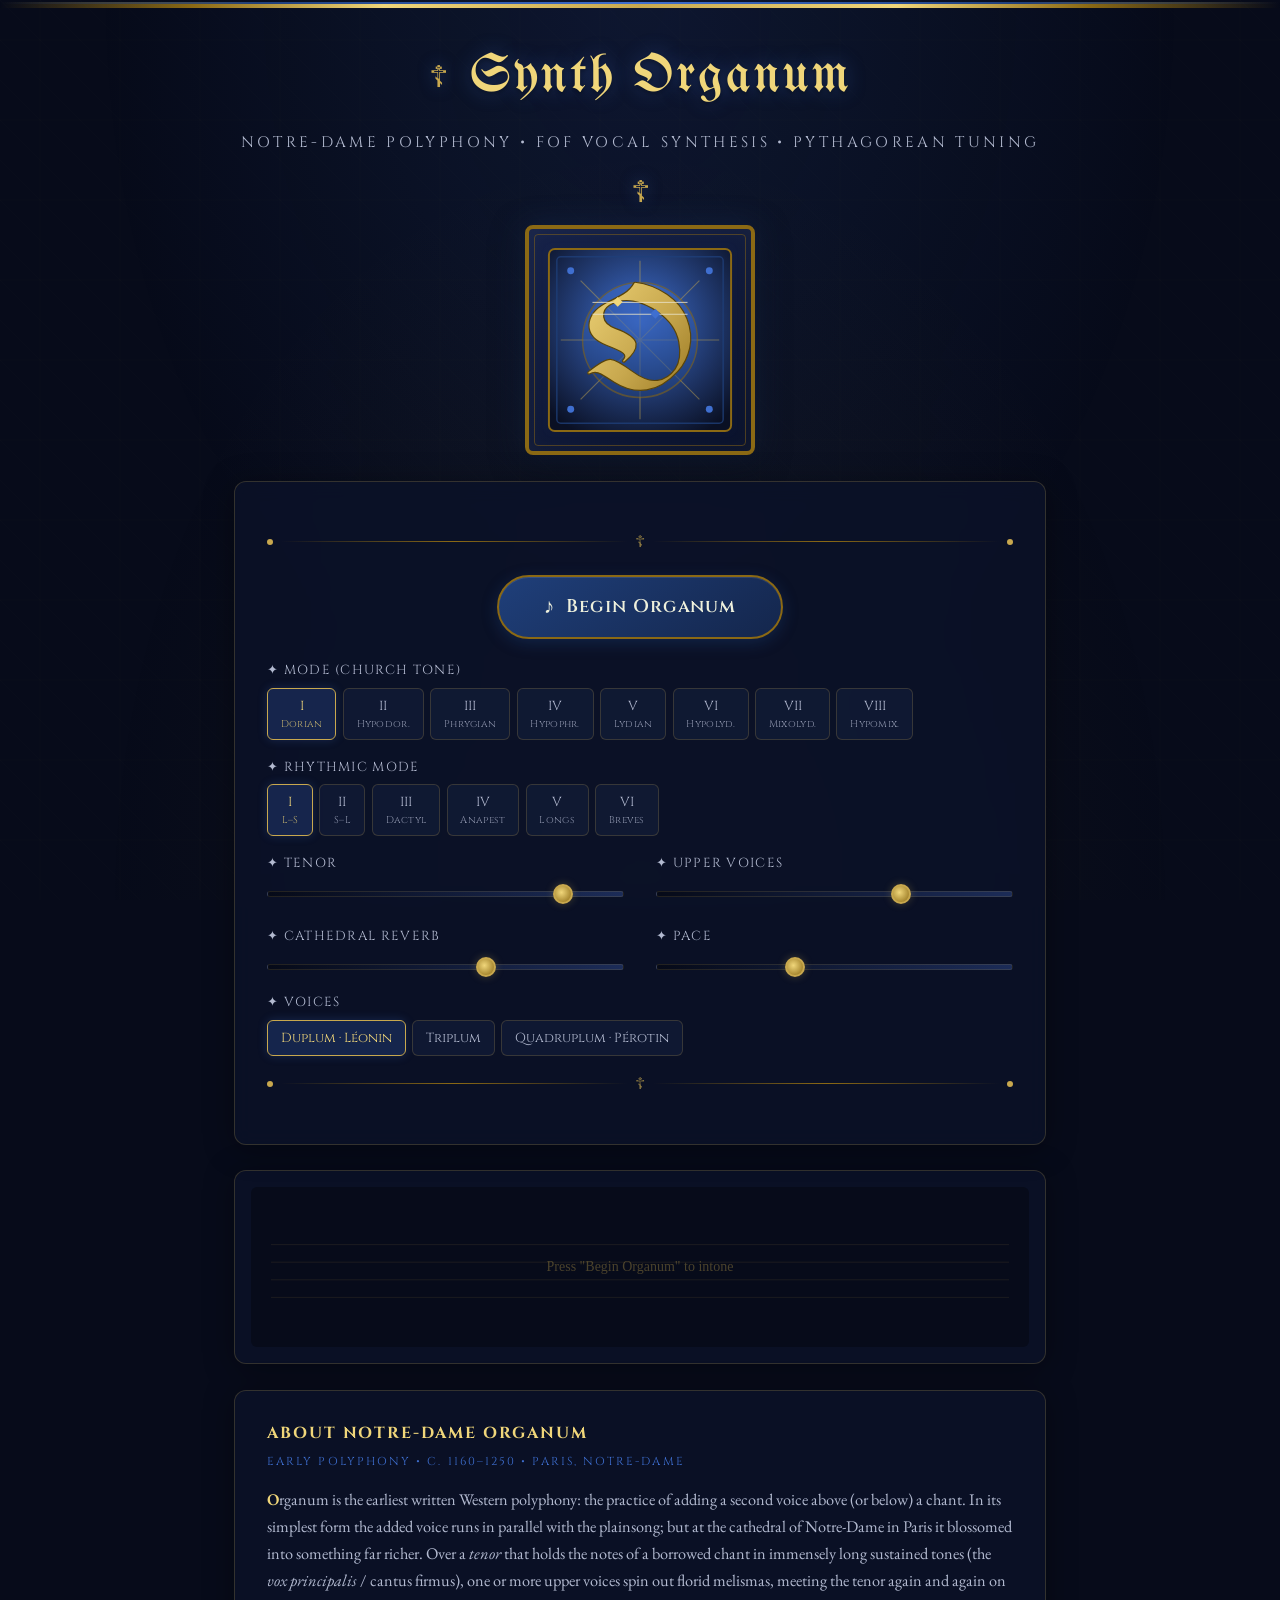
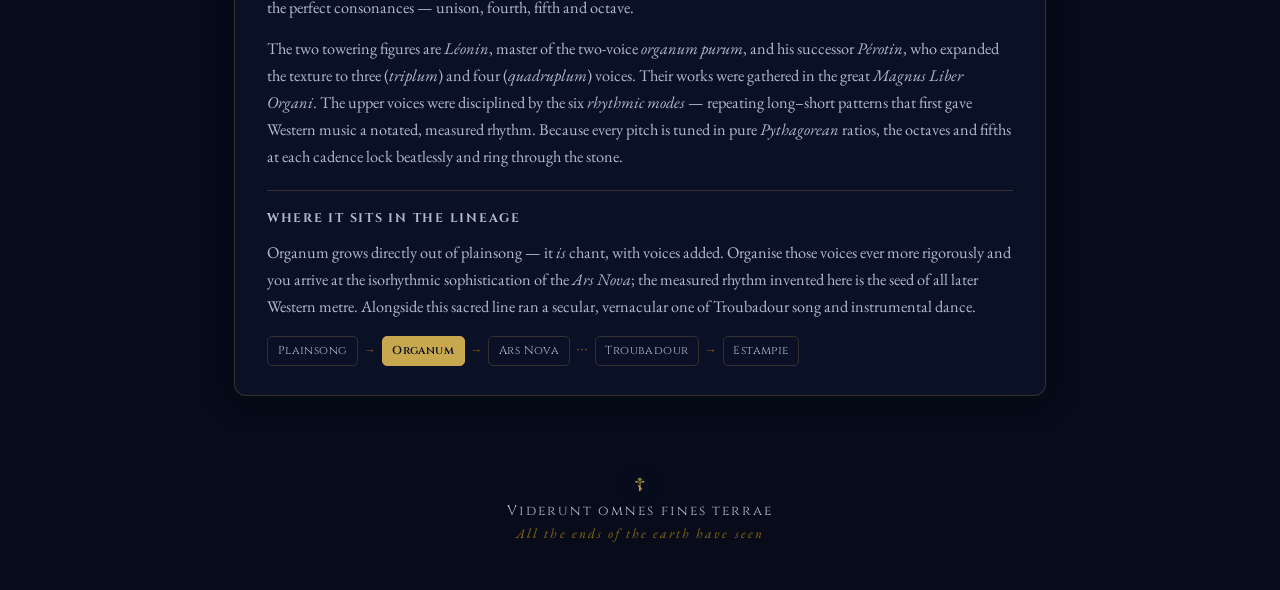
==== desktop.html @ dac0455d "Rebuild Organum voice with FOF (formant-wave-function) synthesis Replace the source-filter/additive " ====
<!DOCTYPE html>
<html lang="en">
<head>
    <meta charset="UTF-8">
    <meta name="viewport" content="width=device-width, initial-scale=1.0">
    <title>Synth Organum — Notre-Dame Polyphony Synthesizer</title>
    <link rel="preconnect" href="https://fonts.googleapis.com">
    <link rel="preconnect" href="https://fonts.gstatic.com" crossorigin>
    <link href="https://fonts.googleapis.com/css2?family=UnifrakturMaguntia&family=Cinzel:wght@400;600;700&family=EB+Garamond:ital,wght@0,400;0,600;1,400&display=swap" rel="stylesheet">
    <link rel="stylesheet" href="style.css">
</head>
<body>
    <div class="icon-border-top"></div>
    <div class="incense-container" id="incenseContainer"></div>

    <header>
        <div class="cross-ornament">&#x2626;</div>
        <h1>Synth Organum</h1>
        <p class="subtitle">Notre-Dame Polyphony &#8226; FOF Vocal Synthesis &#8226; Pythagorean Tuning</p>
        <div class="cross-ornament">&#x2626;</div>
    </header>

    <main>
        <!-- Illuminated initial -->
        <div class="icon-frame" id="mainIcon">
            <svg viewBox="0 0 200 200" xmlns="http://www.w3.org/2000/svg" role="img" aria-label="Illuminated initial O">
                <defs>
                    <linearGradient id="gold" x1="0" y1="0" x2="1" y2="1">
                        <stop offset="0" stop-color="#f0d67a"/><stop offset="0.5" stop-color="#c8a84e"/><stop offset="1" stop-color="#8b6914"/>
                    </linearGradient>
                    <radialGradient id="halo" cx="0.5" cy="0.4" r="0.7">
                        <stop offset="0" stop-color="#3f6fd0"/><stop offset="1" stop-color="#0a1024"/>
                    </radialGradient>
                    <linearGradient id="lapis" x1="0" y1="0" x2="0" y2="1">
                        <stop offset="0" stop-color="#3f6fd0"/><stop offset="1" stop-color="#1f3f7a"/>
                    </linearGradient>
                </defs>
                <rect x="8" y="8" width="184" height="184" rx="6" fill="url(#halo)" stroke="#8b6914" stroke-width="2"/>
                <rect x="16" y="16" width="168" height="168" rx="4" fill="none" stroke="#1f3f7a" stroke-width="1.5" opacity="0.8"/>
                <!-- stained-glass leading / rose-window spokes -->
                <g stroke="#c8a84e" stroke-width="1.2" opacity="0.45" fill="none">
                    <path d="M100 20 V180 M20 100 H180 M40 40 L160 160 M160 40 L40 160"/>
                </g>
                <circle cx="30" cy="30" r="3.5" fill="#3f6fd0"/><circle cx="170" cy="30" r="3.5" fill="#3f6fd0"/>
                <circle cx="30" cy="170" r="3.5" fill="#3f6fd0"/><circle cx="170" cy="170" r="3.5" fill="#3f6fd0"/>
                <!-- initial O, ringed like a rose window -->
                <circle cx="100" cy="100" r="58" fill="url(#lapis)" opacity="0.55" stroke="#8b6914" stroke-width="1.5"/>
                <text x="100" y="150" text-anchor="middle" font-family="UnifrakturMaguntia, serif" font-size="150" fill="url(#gold)" stroke="#5a4408" stroke-width="1.2">O</text>
                <!-- two-voice organum: two neume points a fifth apart -->
                <g opacity="0.85" stroke="#e8e2c8" stroke-width="1">
                    <line x1="52" y1="62" x2="148" y2="62"/><line x1="52" y1="74" x2="148" y2="74"/>
                </g>
                <rect x="74" y="58" width="7" height="7" fill="#f0d67a" transform="rotate(45 77.5 61.5)"/>
                <rect x="112" y="70" width="7" height="7" fill="#3f6fd0" transform="rotate(45 115.5 73.5)"/>
            </svg>
        </div>

        <div class="controls-panel">
            <div class="ornament-line"><span class="ornament-dot"></span><span class="ornament-rule"></span><span class="ornament-cross">&#x2626;</span><span class="ornament-rule"></span><span class="ornament-dot"></span></div>

            <div class="transport">
                <button class="btn-chant" id="btnChant" onclick="toggleChant()">
                    <span class="btn-icon">&#x266A;</span>
                    <span class="btn-text">Begin Organum</span>
                </button>
            </div>

            <!-- Church tones -->
            <div class="control-group">
                <label class="control-label">&#x2726; Mode (Church Tone)</label>
                <div class="mode-selector">
                    <button class="mode-btn active" data-mode="1" onclick="setMode(1)">I<small>Dorian</small></button>
                    <button class="mode-btn" data-mode="2" onclick="setMode(2)">II<small>Hypodor.</small></button>
                    <button class="mode-btn" data-mode="3" onclick="setMode(3)">III<small>Phrygian</small></button>
                    <button class="mode-btn" data-mode="4" onclick="setMode(4)">IV<small>Hypophr.</small></button>
                    <button class="mode-btn" data-mode="5" onclick="setMode(5)">V<small>Lydian</small></button>
                    <button class="mode-btn" data-mode="6" onclick="setMode(6)">VI<small>Hypolyd.</small></button>
                    <button class="mode-btn" data-mode="7" onclick="setMode(7)">VII<small>Mixolyd.</small></button>
                    <button class="mode-btn" data-mode="8" onclick="setMode(8)">VIII<small>Hypomix.</small></button>
                </div>
            </div>

            <!-- Rhythmic modes (the upper voices follow these long–short patterns) -->
            <div class="control-group">
                <label class="control-label">&#x2726; Rhythmic Mode</label>
                <div class="mode-selector">
                    <button class="rhythm-btn active" data-rhythm="1" onclick="setRhythm(1)">I<small>L&ndash;S</small></button>
                    <button class="rhythm-btn" data-rhythm="2" onclick="setRhythm(2)">II<small>S&ndash;L</small></button>
                    <button class="rhythm-btn" data-rhythm="3" onclick="setRhythm(3)">III<small>Dactyl</small></button>
                    <button class="rhythm-btn" data-rhythm="4" onclick="setRhythm(4)">IV<small>Anapest</small></button>
                    <button class="rhythm-btn" data-rhythm="5" onclick="setRhythm(5)">V<small>Longs</small></button>
                    <button class="rhythm-btn" data-rhythm="6" onclick="setRhythm(6)">VI<small>Breves</small></button>
                </div>
            </div>

            <div class="sliders-grid">
                <div class="control-group"><label class="control-label">&#x2726; Tenor</label><input type="range" class="slider" id="tenorVol" min="0" max="100" value="85" oninput="updateTenor()"></div>
                <div class="control-group"><label class="control-label">&#x2726; Upper Voices</label><input type="range" class="slider" id="upperVol" min="0" max="100" value="70" oninput="updateUpper()"></div>
                <div class="control-group"><label class="control-label">&#x2726; Cathedral Reverb</label><input type="range" class="slider" id="reverbMix" min="0" max="100" value="62" oninput="updateReverb()"></div>
                <div class="control-group"><label class="control-label">&#x2726; Pace</label><input type="range" class="slider" id="tempoSlider" min="30" max="72" value="46" oninput="updateTempo()"></div>
            </div>

            <div class="control-group">
                <label class="control-label">&#x2726; Voices</label>
                <div class="mode-selector">
                    <button class="choir-btn active" data-voices="2" onclick="setVoices(2)">Duplum &#183; L&eacute;onin</button>
                    <button class="choir-btn" data-voices="3" onclick="setVoices(3)">Triplum</button>
                    <button class="choir-btn" data-voices="4" onclick="setVoices(4)">Quadruplum &#183; P&eacute;rotin</button>
                </div>
            </div>

            <div class="ornament-line"><span class="ornament-dot"></span><span class="ornament-rule"></span><span class="ornament-cross">&#x2626;</span><span class="ornament-rule"></span><span class="ornament-dot"></span></div>
        </div>

        <div class="visualization-frame">
            <canvas id="vizCanvas" width="800" height="200"></canvas>
        </div>

        <!-- About this style -->
        <div class="about-panel">
            <h2>About Notre-Dame Organum</h2>
            <div class="era">Early polyphony &#8226; c. 1160&ndash;1250 &#8226; Paris, Notre-Dame</div>
            <p><span class="drop">O</span>rganum is the earliest written Western polyphony: the practice of adding a second voice above (or below) a chant. In its simplest form the added voice runs in parallel with the plainsong; but at the cathedral of Notre-Dame in Paris it blossomed into something far richer. Over a <em>tenor</em> that holds the notes of a borrowed chant in immensely long sustained tones (the <em>vox principalis</em> / cantus firmus), one or more upper voices spin out florid melismas, meeting the tenor again and again on the perfect consonances &mdash; unison, fourth, fifth and octave.</p>
            <p>The two towering figures are <em>L&eacute;onin</em>, master of the two-voice <em>organum purum</em>, and his successor <em>P&eacute;rotin</em>, who expanded the texture to three (<em>triplum</em>) and four (<em>quadruplum</em>) voices. Their works were gathered in the great <em>Magnus Liber Organi</em>. The upper voices were disciplined by the six <em>rhythmic modes</em> &mdash; repeating long&ndash;short patterns that first gave Western music a notated, measured rhythm. Because every pitch is tuned in pure <em>Pythagorean</em> ratios, the octaves and fifths at each cadence lock beatlessly and ring through the stone.</p>
            <div class="lineage">
                <h3>Where it sits in the lineage</h3>
                <p>Organum grows directly out of plainsong &mdash; it <em>is</em> chant, with voices added. Organise those voices ever more rigorously and you arrive at the isorhythmic sophistication of the <em>Ars&nbsp;Nova</em>; the measured rhythm invented here is the seed of all later Western metre. Alongside this sacred line ran a secular, vernacular one of Troubadour song and instrumental dance.</p>
                <div class="lineage-chain">
                    <a href="https://brendanjameslynskey.github.io/Synth_Gregorian/">Plainsong</a>
                    <span class="arrow">&rarr;</span>
                    <span class="node current">Organum</span>
                    <span class="arrow">&rarr;</span>
                    <a href="https://brendanjameslynskey.github.io/Synth_ArsNova/">Ars Nova</a>
                    <span class="arrow">&#8231;&#8231;&#8231;</span>
                    <a href="https://brendanjameslynskey.github.io/Synth_Troubadour/">Troubadour</a>
                    <span class="arrow">&rarr;</span>
                    <a href="https://brendanjameslynskey.github.io/Synth_Estampie/">Estampie</a>
                </div>
            </div>
        </div>
    </main>

    <footer>
        <div class="cross-ornament small">&#x2626;</div>
        <p>Viderunt omnes fines terrae</p>
        <p class="latin">All the ends of the earth have seen</p>
    </footer>

    <script src="organum-engine.js"></script>
    <script src="app.js"></script>
</body>
</html>
---- style.css ----
/* === Synth Organum — Styles (Gothic stained glass: lapis blue, gold leading) === */

:root {
    --gold: #c8a84e;
    --gold-bright: #f0d67a;
    --gold-dark: #8b6914;
    --accent: #1f3f7a;          /* lapis blue */
    --accent-light: #3f6fd0;    /* lit lapis */
    --ink: #0a1024;
    --ink-deep: #060a18;
    --panel-line: rgba(200, 168, 78, 0.22);
    --parchment: #eef0dc;
    --text-main: #e6e2c8;
    --text-dim: #b3bad0;
    --bg-dark: #070b1a;
    --bg-panel: rgba(11, 18, 40, 0.85);
}

* { margin: 0; padding: 0; box-sizing: border-box; }

body {
    font-family: 'EB Garamond', 'Cormorant Garamond', Georgia, serif;
    background: var(--bg-dark);
    color: var(--text-main);
    min-height: 100vh;
    overflow-x: hidden;
    position: relative;
}

body::before {
    content: '';
    position: fixed;
    inset: 0;
    background:
        radial-gradient(ellipse at 50% 0%, rgba(63, 111, 208, 0.12) 0%, transparent 60%),
        radial-gradient(ellipse at 50% 100%, rgba(200, 168, 78, 0.06) 0%, transparent 60%);
    pointer-events: none;
    z-index: 0;
}

/* Faint leaded-glass lattice texture */
body::after {
    content: '';
    position: fixed;
    inset: 0;
    background-image:
        url("data:image/svg+xml,%3Csvg xmlns='http://www.w3.org/2000/svg' width='80' height='80' viewBox='0 0 80 80'%3E%3Cpath d='M0 40h80M40 0v80M0 0l40 40M40 40l40 40M40 0l40 40M0 40l40 40' stroke='%23c8a84e' stroke-width='0.3' opacity='0.05'/%3E%3C/svg%3E");
    pointer-events: none;
    z-index: 0;
}

.icon-border-top {
    height: 6px;
    background: linear-gradient(90deg, transparent 0%, var(--gold-dark) 15%, var(--gold-bright) 30%, var(--gold) 50%, var(--gold-bright) 70%, var(--gold-dark) 85%, transparent 100%);
    position: relative;
    z-index: 10;
}
.icon-border-top::after {
    content: '';
    display: block;
    height: 2px;
    margin-top: 2px;
    background: linear-gradient(90deg, transparent 0%, var(--accent) 20%, var(--accent-light) 50%, var(--accent) 80%, transparent 100%);
}

/* Floating motes of coloured light */
.incense-container { position: fixed; inset: 0; pointer-events: none; z-index: 1; overflow: hidden; }
.smoke-particle {
    position: absolute;
    width: 4px; height: 4px;
    background: radial-gradient(circle, rgba(120, 168, 240, 0.4), transparent);
    border-radius: 50%;
    animation: smokeRise linear forwards;
}
@keyframes smokeRise {
    0% { opacity: 0; transform: translateY(0) translateX(0) scale(1); }
    20% { opacity: 0.45; }
    100% { opacity: 0; transform: translateY(-440px) translateX(var(--drift)) scale(7); }
}

header {
    text-align: center;
    padding: 2.5rem 1rem 1.2rem;
    position: relative;
    z-index: 5;
    display: flex;
    align-items: center;
    justify-content: center;
    gap: 1.4rem;
    flex-wrap: wrap;
}
.cross-ornament { font-size: 1.9rem; color: var(--gold); text-shadow: 0 0 15px rgba(63, 111, 208, 0.5); line-height: 1; }
.cross-ornament.small { font-size: 1.1rem; }

h1 {
    font-family: 'UnifrakturMaguntia', 'Cinzel', serif;
    font-size: clamp(2rem, 5vw, 3.4rem);
    font-weight: 400;
    color: var(--gold-bright);
    text-shadow: 0 0 20px rgba(63, 111, 208, 0.4), 0 2px 4px rgba(0, 0, 0, 0.5);
    letter-spacing: 0.04em;
}
.subtitle {
    font-family: 'Cinzel', serif;
    font-size: 0.95rem;
    color: var(--text-dim);
    letter-spacing: 0.22em;
    text-transform: uppercase;
    margin-top: 0.3rem;
    flex-basis: 100%;
}

main { max-width: 860px; margin: 0 auto; padding: 0 1.5rem 3rem; position: relative; z-index: 5; }

/* Illuminated-initial frame (inline SVG lives inside) */
.icon-frame {
    width: 230px;
    margin: 0 auto 1.6rem;
    padding: 12px;
    background: linear-gradient(145deg, #16224a, #0a122c);
    border: 4px solid var(--gold-dark);
    border-radius: 8px;
    box-shadow: 0 0 30px rgba(63, 111, 208, 0.18), inset 0 0 20px rgba(200, 168, 78, 0.05), 0 8px 32px rgba(0, 0, 0, 0.5);
    position: relative;
    cursor: pointer;
    transition: box-shadow 0.5s ease, transform 0.3s ease;
    overflow: hidden;
}
.icon-frame:hover { box-shadow: 0 0 50px rgba(63, 111, 208, 0.3), inset 0 0 30px rgba(200, 168, 78, 0.08), 0 8px 32px rgba(0, 0, 0, 0.5); transform: scale(1.02); }
.icon-frame.active { box-shadow: 0 0 60px rgba(240, 214, 122, 0.35), inset 0 0 30px rgba(63, 111, 208, 0.12), 0 8px 32px rgba(0, 0, 0, 0.5); border-color: var(--gold-bright); }
.icon-frame::before { content: ''; position: absolute; inset: 5px; border: 1px solid var(--gold-dark); border-radius: 4px; opacity: 0.5; pointer-events: none; z-index: 2; }
.icon-frame svg { width: 100%; height: auto; display: block; position: relative; z-index: 1; }

.controls-panel {
    background: var(--bg-panel);
    border: 1px solid var(--panel-line);
    border-radius: 12px;
    padding: 2rem;
    margin-bottom: 1.6rem;
    backdrop-filter: blur(10px);
    box-shadow: 0 4px 30px rgba(0, 0, 0, 0.35);
}

.ornament-line { display: flex; align-items: center; gap: 0.5rem; margin: 1.1rem 0; }
.ornament-dot { width: 6px; height: 6px; background: var(--gold); border-radius: 50%; flex-shrink: 0; }
.ornament-rule { flex: 1; height: 1px; background: linear-gradient(90deg, transparent, var(--gold-dark), transparent); }
.ornament-cross { color: var(--gold); font-size: 1rem; flex-shrink: 0; opacity: 0.7; }

.transport { display: flex; justify-content: center; margin: 1.4rem 0; }
.btn-chant {
    font-family: 'Cinzel', serif;
    font-size: 1.15rem;
    font-weight: 600;
    color: var(--parchment);
    background: linear-gradient(145deg, var(--accent), #14264c);
    border: 2px solid var(--gold-dark);
    border-radius: 50px;
    padding: 1rem 2.8rem;
    cursor: pointer;
    transition: all 0.3s ease;
    display: flex;
    align-items: center;
    gap: 0.7rem;
    box-shadow: 0 4px 15px rgba(31, 63, 122, 0.4), inset 0 1px 0 rgba(255, 255, 255, 0.1);
    letter-spacing: 0.05em;
}
.btn-chant:hover { background: linear-gradient(145deg, var(--accent-light), var(--accent)); border-color: var(--gold); box-shadow: 0 4px 20px rgba(31, 63, 122, 0.6), 0 0 20px rgba(200, 168, 78, 0.2); transform: translateY(-1px); }
.btn-chant:active { transform: translateY(1px); }
.btn-chant.playing { background: linear-gradient(145deg, #2c4c8a, #1a3060); border-color: var(--gold-bright); animation: glowPulse 3s ease-in-out infinite; }
@keyframes glowPulse {
    0%, 100% { box-shadow: 0 4px 20px rgba(44, 76, 138, 0.4), 0 0 20px rgba(240, 214, 122, 0.1); }
    50% { box-shadow: 0 4px 25px rgba(44, 76, 138, 0.6), 0 0 35px rgba(240, 214, 122, 0.25); }
}
.btn-icon { font-size: 1.3rem; }

.control-label { display: block; font-family: 'Cinzel', serif; font-size: 0.82rem; color: var(--text-dim); letter-spacing: 0.1em; margin-bottom: 0.55rem; text-transform: uppercase; }
.control-group { margin-bottom: 1.1rem; }

.mode-selector { display: flex; gap: 0.4rem; flex-wrap: wrap; }
.mode-btn, .choir-btn, .rhythm-btn {
    font-family: 'Cinzel', serif;
    font-size: 0.82rem;
    color: var(--text-dim);
    background: rgba(20, 30, 60, 0.6);
    border: 1px solid var(--panel-line);
    border-radius: 6px;
    padding: 0.5rem 0.8rem;
    cursor: pointer;
    transition: all 0.2s ease;
    min-width: 46px;
    text-align: center;
}
.mode-btn:hover, .choir-btn:hover, .rhythm-btn:hover { background: rgba(63, 111, 208, 0.14); border-color: var(--gold-dark); }
.mode-btn.active, .choir-btn.active, .rhythm-btn.active { color: var(--gold-bright); background: rgba(63, 111, 208, 0.22); border-color: var(--gold); box-shadow: 0 0 10px rgba(63, 111, 208, 0.25); }
.mode-btn small, .rhythm-btn small { display: block; font-size: 0.62rem; letter-spacing: 0.03em; opacity: 0.75; margin-top: 2px; }

.sliders-grid { display: grid; grid-template-columns: 1fr 1fr; gap: 0.5rem 2rem; }
@media (max-width: 600px) { .sliders-grid { grid-template-columns: 1fr; } }

.slider {
    -webkit-appearance: none; appearance: none;
    width: 100%; height: 6px;
    background: linear-gradient(90deg, var(--ink-deep), #1c2c58);
    border-radius: 3px; outline: none;
    border: 1px solid rgba(200, 168, 78, 0.15);
}
.slider::-webkit-slider-thumb { -webkit-appearance: none; appearance: none; width: 20px; height: 20px; background: radial-gradient(circle at 40% 40%, var(--gold-bright), var(--gold-dark)); border-radius: 50%; cursor: pointer; border: 2px solid var(--gold); box-shadow: 0 0 8px rgba(200, 168, 78, 0.3); }
.slider::-webkit-slider-thumb:hover { box-shadow: 0 0 15px rgba(200, 168, 78, 0.5); }
.slider::-moz-range-thumb { width: 20px; height: 20px; background: radial-gradient(circle at 40% 40%, var(--gold-bright), var(--gold-dark)); border-radius: 50%; cursor: pointer; border: 2px solid var(--gold); box-shadow: 0 0 8px rgba(200, 168, 78, 0.3); }

.visualization-frame { background: var(--bg-panel); border: 1px solid var(--panel-line); border-radius: 12px; padding: 1rem; overflow: hidden; box-shadow: 0 4px 30px rgba(0, 0, 0, 0.35); margin-bottom: 1.6rem; }
#vizCanvas { width: 100%; height: 160px; display: block; border-radius: 6px; }

/* About-this-style panel */
.about-panel {
    background: var(--bg-panel);
    border: 1px solid var(--panel-line);
    border-radius: 12px;
    padding: 1.8rem 2rem;
    box-shadow: 0 4px 30px rgba(0, 0, 0, 0.35);
    line-height: 1.65;
}
.about-panel h2 { font-family: 'Cinzel', serif; font-size: 1rem; letter-spacing: 0.12em; text-transform: uppercase; color: var(--gold-bright); margin-bottom: 0.4rem; }
.about-panel .era { font-family: 'Cinzel', serif; font-size: 0.72rem; letter-spacing: 0.18em; text-transform: uppercase; color: var(--accent-light); margin-bottom: 1rem; }
.about-panel p { color: var(--text-dim); font-size: 1.02rem; margin-bottom: 0.9rem; }
.about-panel p:last-child { margin-bottom: 0; }
.about-panel .drop { color: var(--gold-bright); font-weight: 600; }
.lineage { margin-top: 1.2rem; padding-top: 1.1rem; border-top: 1px solid var(--panel-line); }
.lineage h3 { font-family: 'Cinzel', serif; font-size: 0.78rem; letter-spacing: 0.14em; text-transform: uppercase; color: var(--text-dim); margin-bottom: 0.7rem; }
.lineage-chain { display: flex; flex-wrap: wrap; gap: 0.35rem; align-items: center; font-family: 'Cinzel', serif; font-size: 0.72rem; letter-spacing: 0.04em; }
.lineage-chain a, .lineage-chain span.node { color: var(--text-dim); text-decoration: none; padding: 0.3rem 0.6rem; border: 1px solid var(--panel-line); border-radius: 5px; transition: all 0.2s ease; white-space: nowrap; }
.lineage-chain a:hover { color: var(--gold-bright); border-color: var(--gold); }
.lineage-chain span.node.current { color: var(--ink); background: var(--gold); border-color: var(--gold); font-weight: 600; }
.lineage-chain .arrow { color: var(--gold-dark); }

footer { text-align: center; padding: 2rem 1rem 3rem; position: relative; z-index: 5; }
footer p { font-family: 'Cinzel', serif; font-size: 0.85rem; color: var(--text-dim); letter-spacing: 0.15em; margin-top: 0.5rem; }
footer .latin { font-family: 'EB Garamond', serif; font-style: italic; font-size: 0.85rem; color: var(--gold-dark); margin-top: 0.3rem; }

::-webkit-scrollbar { width: 8px; }
::-webkit-scrollbar-track { background: var(--bg-dark); }
::-webkit-scrollbar-thumb { background: var(--gold-dark); border-radius: 4px; }
::-webkit-scrollbar-thumb:hover { background: var(--gold); }
::selection { background: rgba(63, 111, 208, 0.35); color: var(--parchment); }
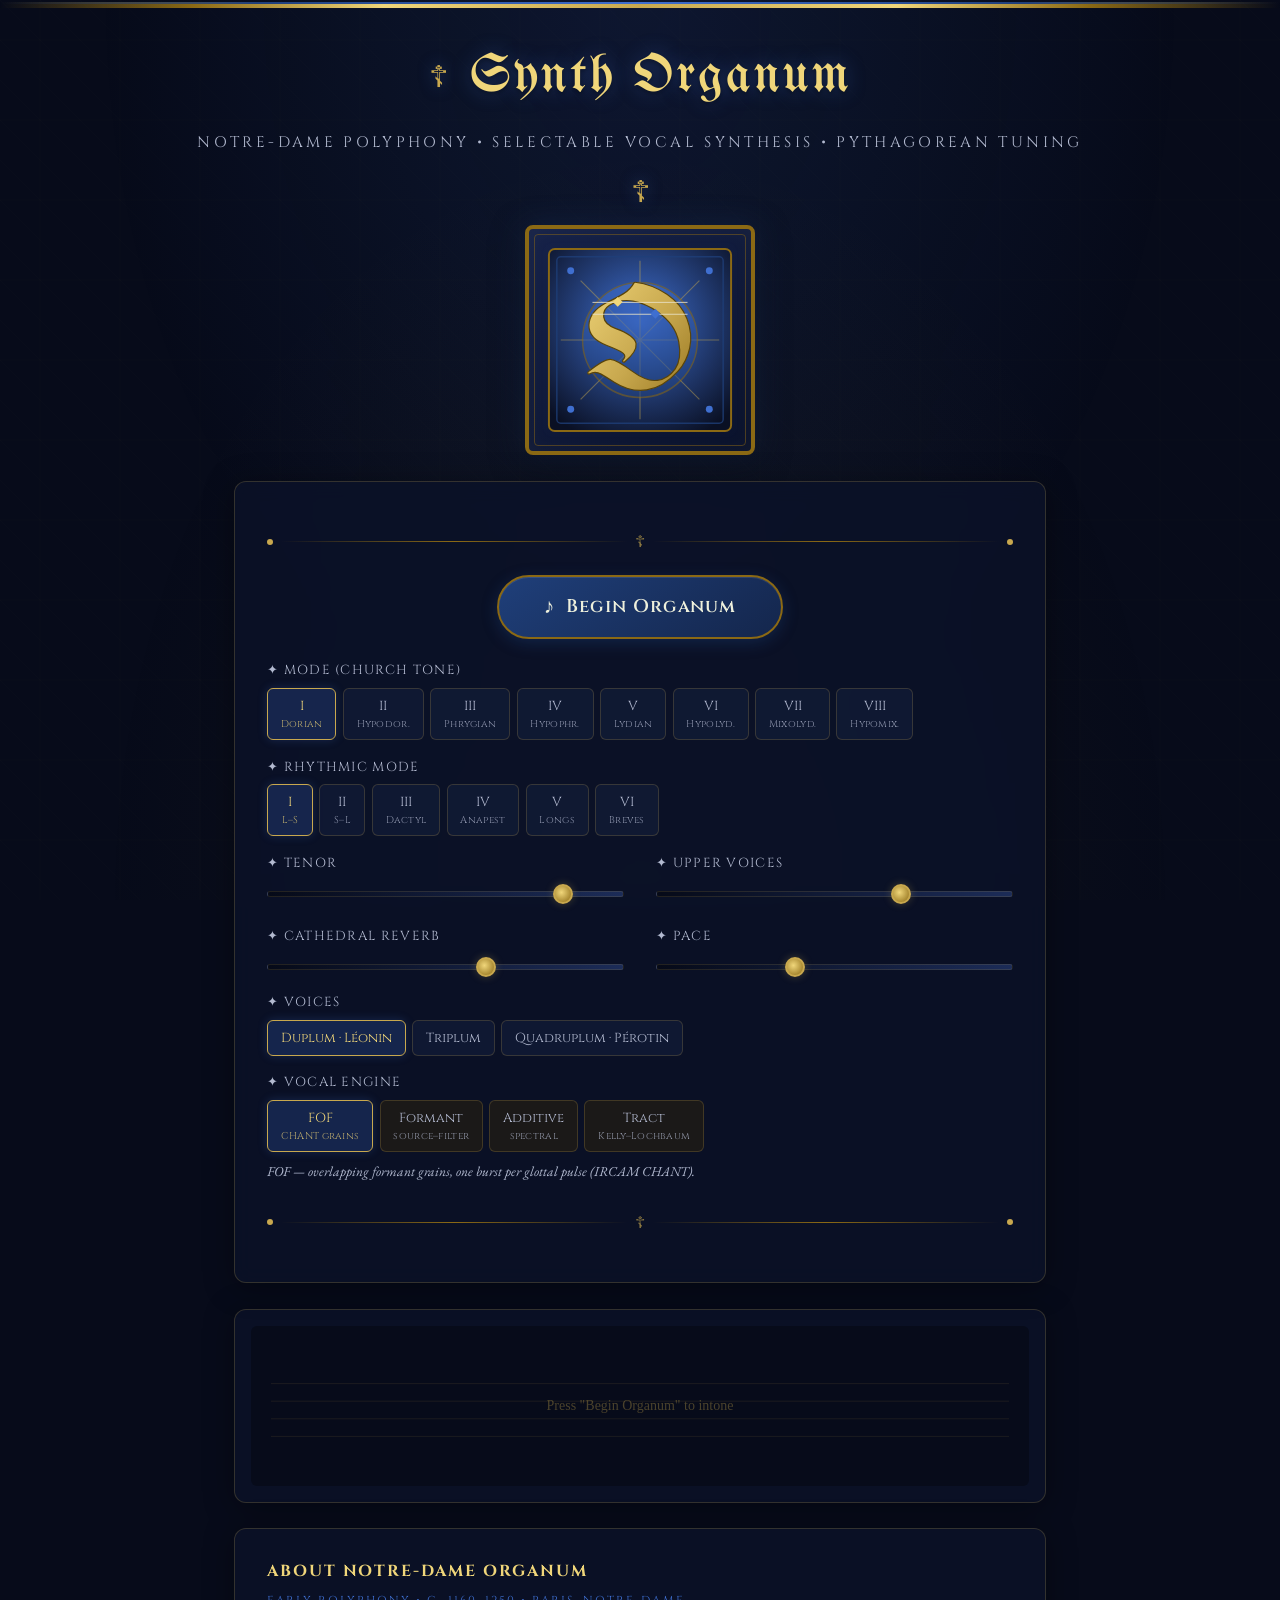
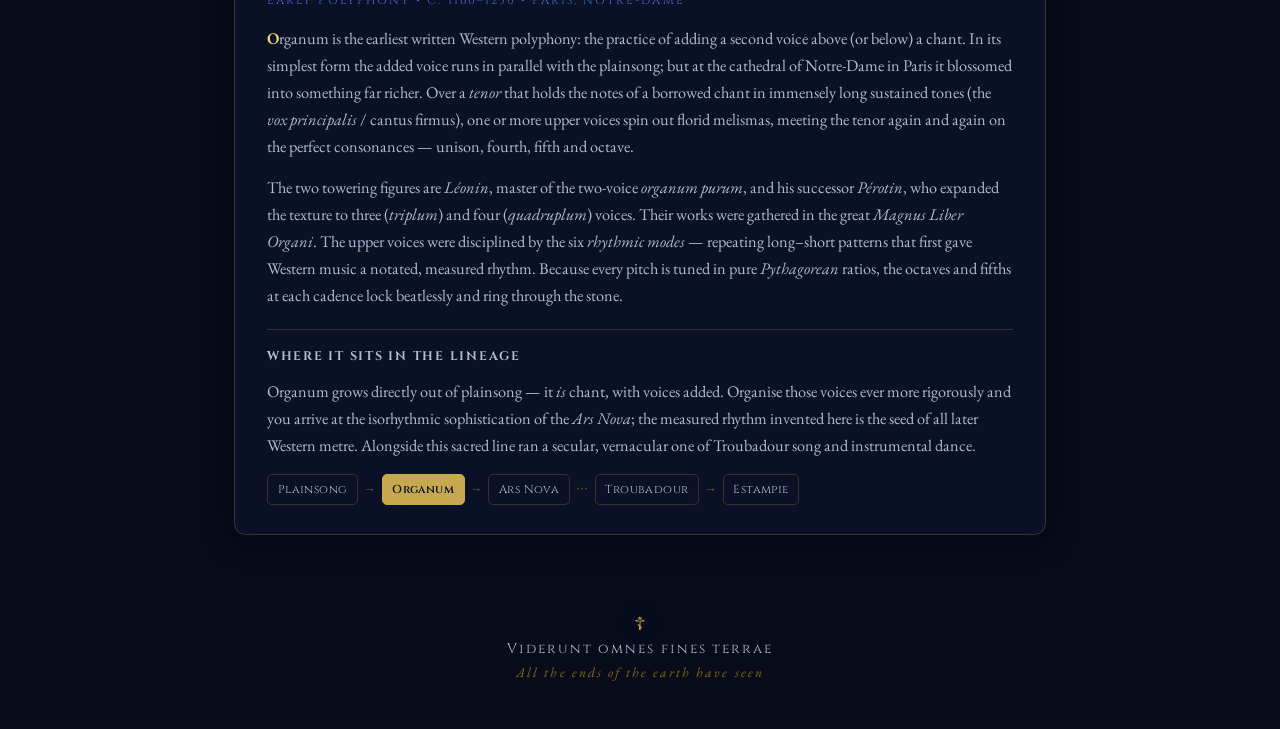
==== commit 3b9f26e8: "Add selectable vocal-synthesis engines via vocal-voices.js library New vocal-voices.js provides four" ====
--- a/desktop.html
+++ b/desktop.html
@@ -16,7 +16,7 @@
     <header>
         <div class="cross-ornament">&#x2626;</div>
         <h1>Synth Organum</h1>
-        <p class="subtitle">Notre-Dame Polyphony &#8226; FOF Vocal Synthesis &#8226; Pythagorean Tuning</p>
+        <p class="subtitle">Notre-Dame Polyphony &#8226; Selectable Vocal Synthesis &#8226; Pythagorean Tuning</p>
         <div class="cross-ornament">&#x2626;</div>
     </header>
 
@@ -109,6 +109,18 @@
                 </div>
             </div>
 
+            <!-- Vocal synthesis technique — switch the way the voice is made, live -->
+            <div class="control-group">
+                <label class="control-label">&#x2726; Vocal Engine</label>
+                <div class="mode-selector">
+                    <button class="engine-btn active" data-engine="fof" onclick="setEngine('fof')">FOF<small>CHANT grains</small></button>
+                    <button class="engine-btn" data-engine="formant" onclick="setEngine('formant')">Formant<small>source&ndash;filter</small></button>
+                    <button class="engine-btn" data-engine="additive" onclick="setEngine('additive')">Additive<small>spectral</small></button>
+                    <button class="engine-btn" data-engine="tract" onclick="setEngine('tract')">Tract<small>Kelly&ndash;Lochbaum</small></button>
+                </div>
+                <p class="engine-blurb" id="engineBlurb">FOF — overlapping formant grains, one burst per glottal pulse (IRCAM CHANT).</p>
+            </div>
+
             <div class="ornament-line"><span class="ornament-dot"></span><span class="ornament-rule"></span><span class="ornament-cross">&#x2626;</span><span class="ornament-rule"></span><span class="ornament-dot"></span></div>
         </div>
 
@@ -146,6 +158,7 @@
         <p class="latin">All the ends of the earth have seen</p>
     </footer>
 
+    <script src="vocal-voices.js"></script>
     <script src="organum-engine.js"></script>
     <script src="app.js"></script>
 </body>
--- a/style.css
+++ b/style.css
@@ -192,7 +192,16 @@
 }
 .mode-btn:hover, .choir-btn:hover, .rhythm-btn:hover { background: rgba(63, 111, 208, 0.14); border-color: var(--gold-dark); }
 .mode-btn.active, .choir-btn.active, .rhythm-btn.active { color: var(--gold-bright); background: rgba(63, 111, 208, 0.22); border-color: var(--gold); box-shadow: 0 0 10px rgba(63, 111, 208, 0.25); }
-.mode-btn small, .rhythm-btn small { display: block; font-size: 0.62rem; letter-spacing: 0.03em; opacity: 0.75; margin-top: 2px; }
+.mode-btn small, .rhythm-btn small, .engine-btn small { display: block; font-size: 0.62rem; letter-spacing: 0.03em; opacity: 0.75; margin-top: 2px; }
+.engine-btn {
+    font-family: 'Cinzel', serif; font-size: 0.82rem; color: var(--text-dim);
+    background: rgba(40, 32, 18, 0.6); border: 1px solid var(--panel-line);
+    border-radius: 6px; padding: 0.5rem 0.8rem; cursor: pointer; transition: all 0.2s ease;
+    min-width: 70px; text-align: center;
+}
+.engine-btn:hover { background: rgba(63, 111, 208, 0.14); border-color: var(--gold-dark); }
+.engine-btn.active { color: var(--gold-bright); background: rgba(63, 111, 208, 0.22); border-color: var(--gold); box-shadow: 0 0 10px rgba(63, 111, 208, 0.25); }
+.engine-blurb { margin-top: 0.6rem; font-size: 0.85rem; color: var(--text-dim); font-style: italic; line-height: 1.5; min-height: 2.4em; }
 
 .sliders-grid { display: grid; grid-template-columns: 1fr 1fr; gap: 0.5rem 2rem; }
 @media (max-width: 600px) { .sliders-grid { grid-template-columns: 1fr; } }
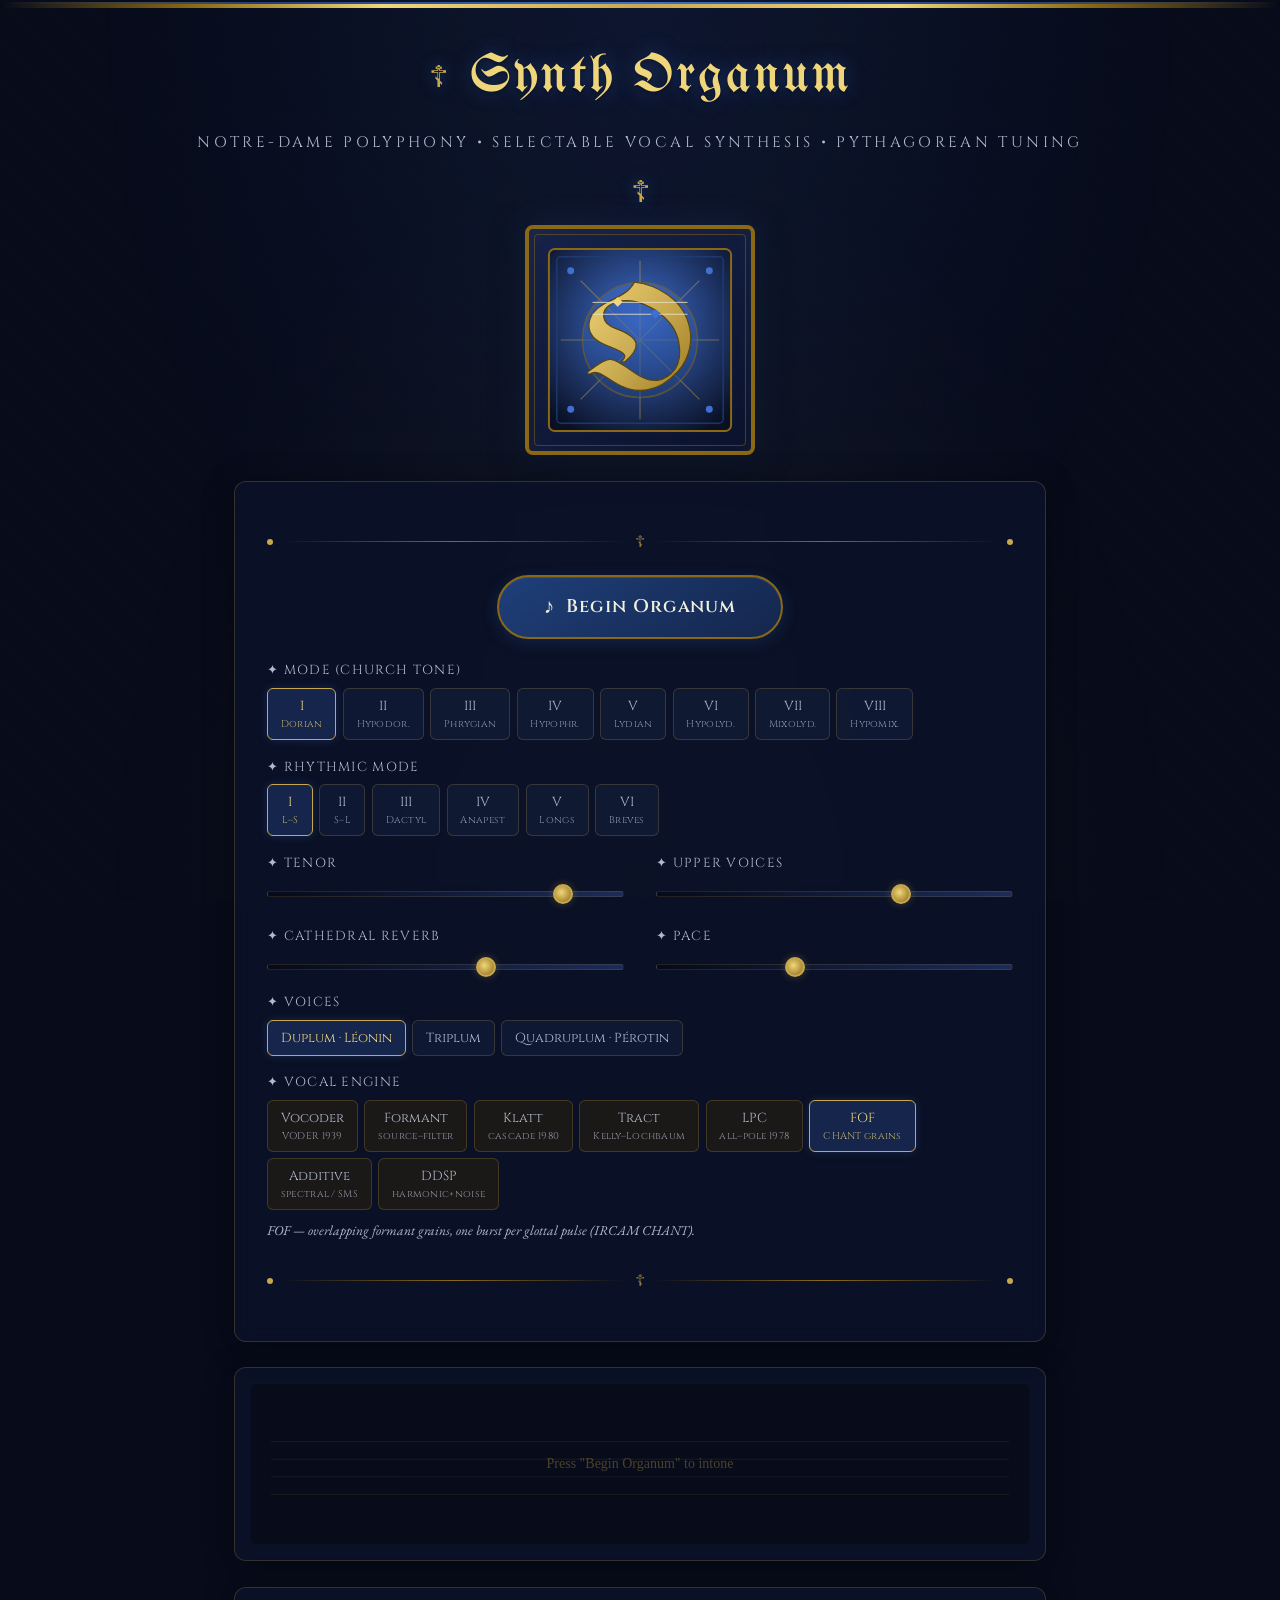
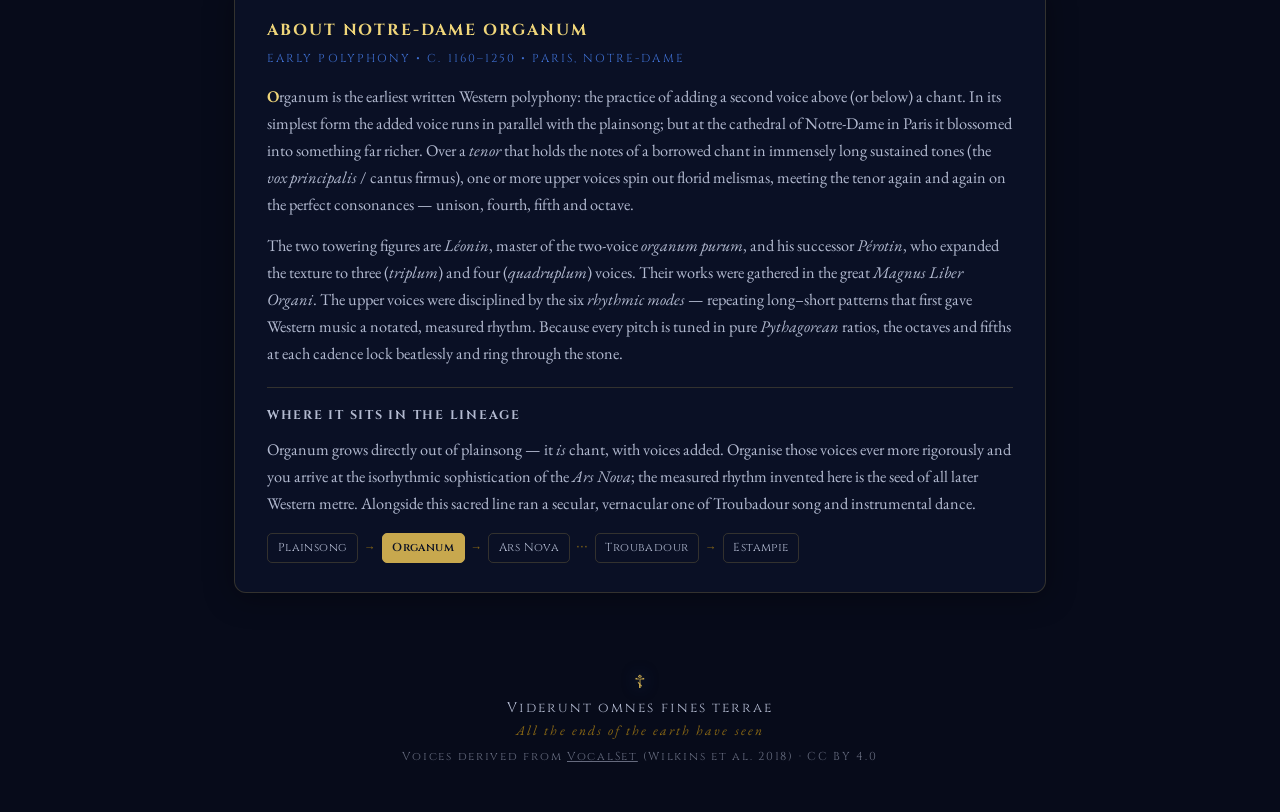
==== commit adb018b7: "Replace synthesized voices with real sampled voices (VocalSet) The FOF/formant synthesis never sound" ====
--- a/desktop.html
+++ b/desktop.html
@@ -113,10 +113,14 @@
             <div class="control-group">
                 <label class="control-label">&#x2726; Vocal Engine</label>
                 <div class="mode-selector">
+                    <button class="engine-btn" data-engine="vocoder" onclick="setEngine('vocoder')">Vocoder<small>VODER 1939</small></button>
+                    <button class="engine-btn" data-engine="formant" onclick="setEngine('formant')">Formant<small>source&ndash;filter</small></button>
+                    <button class="engine-btn" data-engine="klatt" onclick="setEngine('klatt')">Klatt<small>cascade 1980</small></button>
+                    <button class="engine-btn" data-engine="tract" onclick="setEngine('tract')">Tract<small>Kelly&ndash;Lochbaum</small></button>
+                    <button class="engine-btn" data-engine="lpc" onclick="setEngine('lpc')">LPC<small>all&ndash;pole 1978</small></button>
                     <button class="engine-btn active" data-engine="fof" onclick="setEngine('fof')">FOF<small>CHANT grains</small></button>
-                    <button class="engine-btn" data-engine="formant" onclick="setEngine('formant')">Formant<small>source&ndash;filter</small></button>
-                    <button class="engine-btn" data-engine="additive" onclick="setEngine('additive')">Additive<small>spectral</small></button>
-                    <button class="engine-btn" data-engine="tract" onclick="setEngine('tract')">Tract<small>Kelly&ndash;Lochbaum</small></button>
+                    <button class="engine-btn" data-engine="additive" onclick="setEngine('additive')">Additive<small>spectral / SMS</small></button>
+                    <button class="engine-btn" data-engine="ddsp" onclick="setEngine('ddsp')">DDSP<small>harmonic+noise</small></button>
                 </div>
                 <p class="engine-blurb" id="engineBlurb">FOF — overlapping formant grains, one burst per glottal pulse (IRCAM CHANT).</p>
             </div>
@@ -156,6 +160,7 @@
         <div class="cross-ornament small">&#x2626;</div>
         <p>Viderunt omnes fines terrae</p>
         <p class="latin">All the ends of the earth have seen</p>
+            <p style="font-size:0.72rem;opacity:0.55;margin-top:0.6rem;">Voices derived from <a href="https://zenodo.org/records/1193957" style="color:inherit;">VocalSet</a> (Wilkins et al. 2018) &middot; CC BY 4.0</p>
     </footer>
 
     <script src="vocal-voices.js"></script>
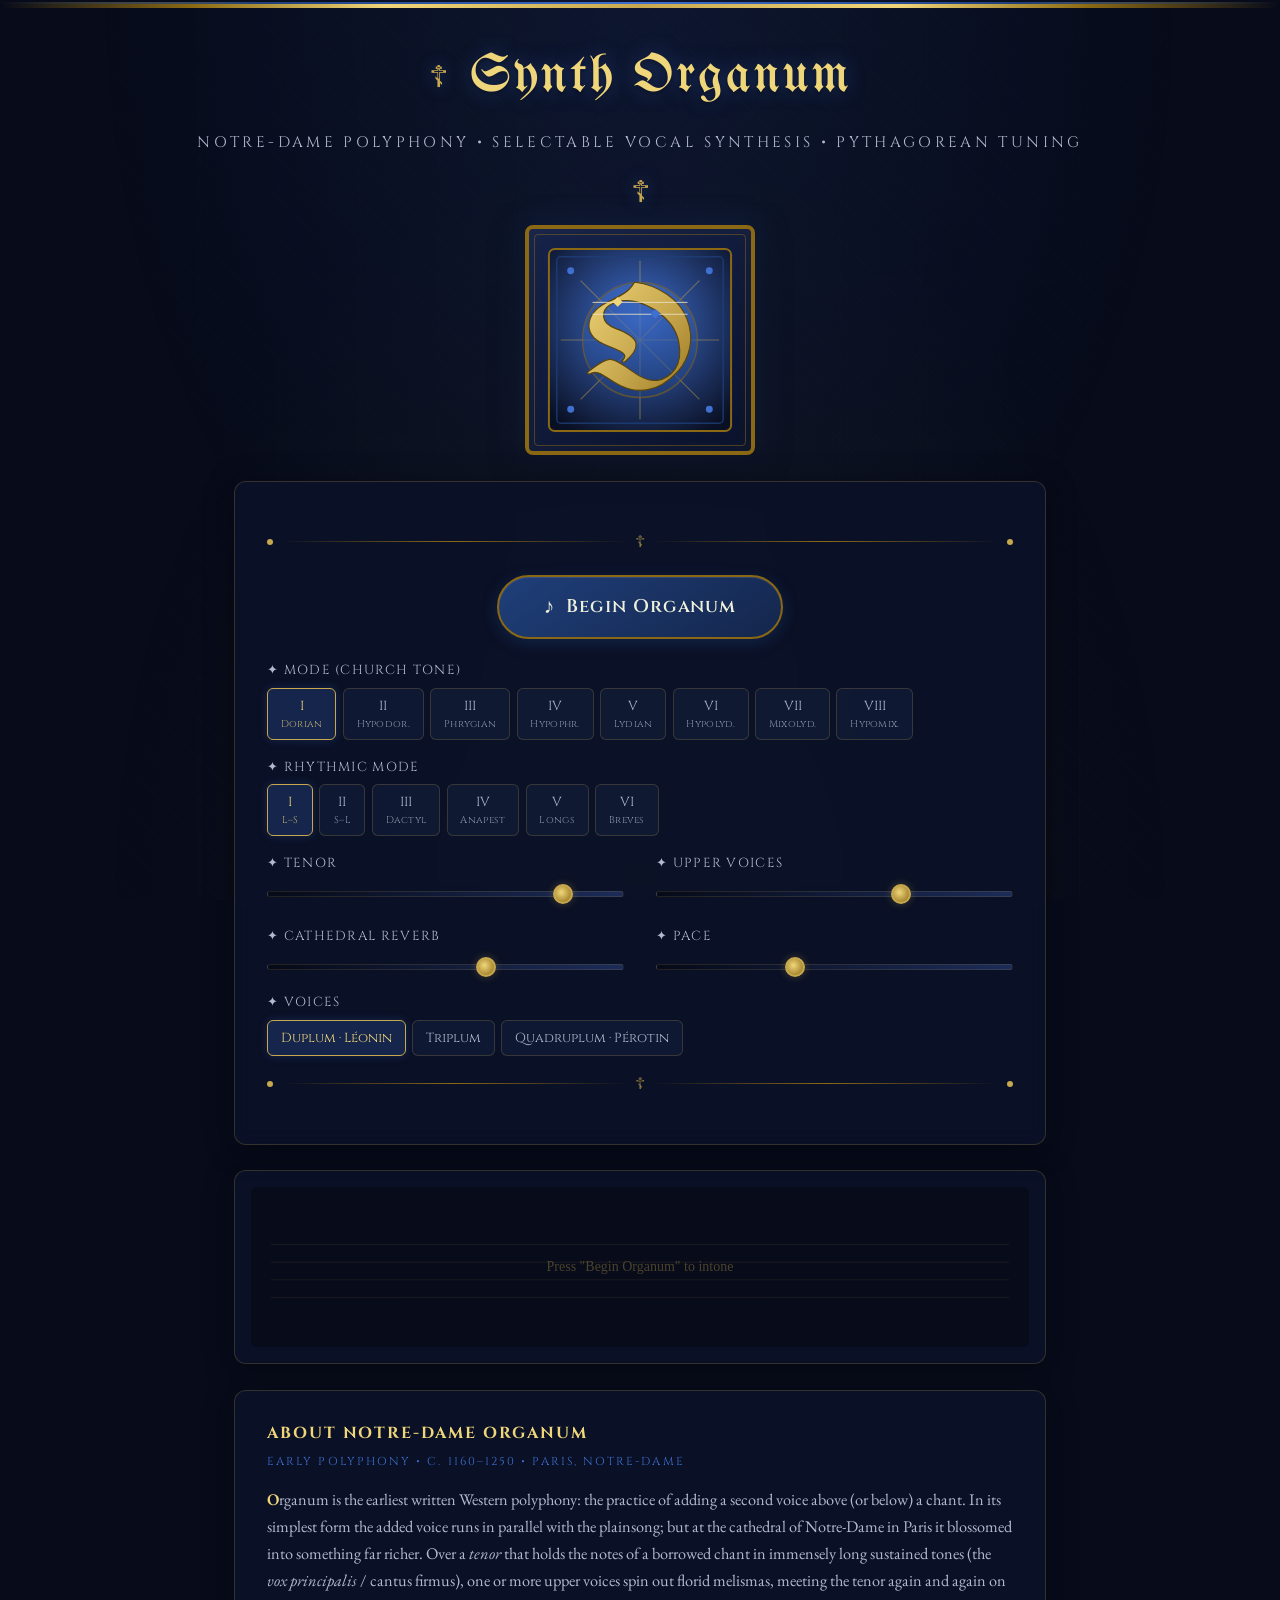
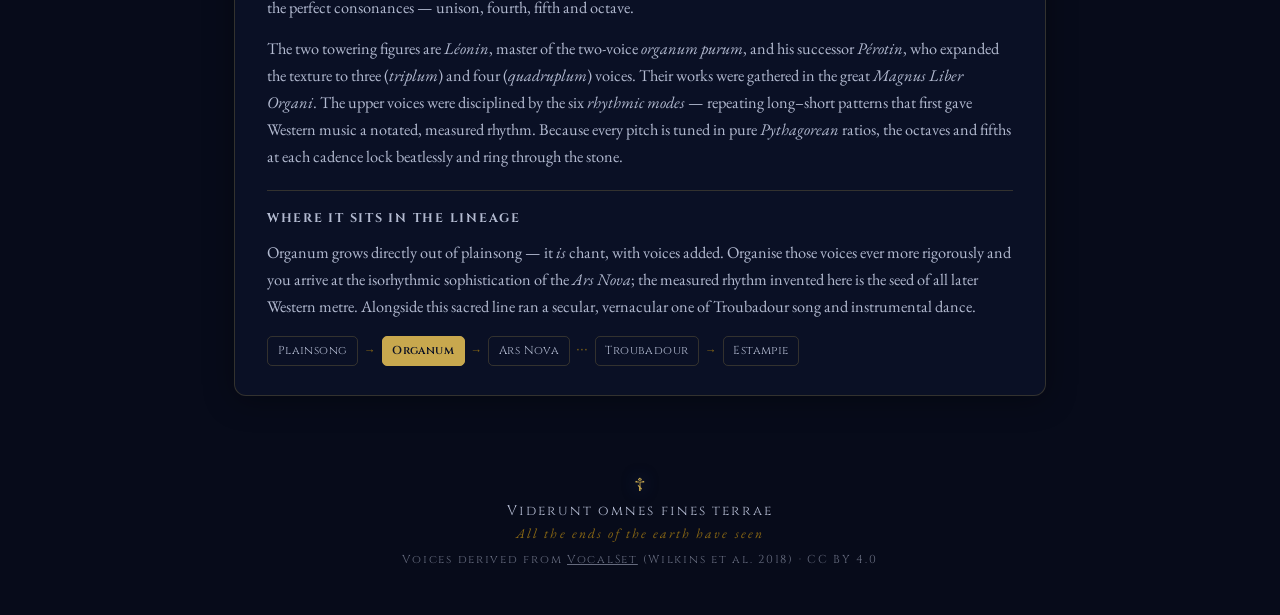
==== commit a8f2e3f9: "Remove the vocal-engine selector: sampled voice only The 8 pure-synthesis engines were still exposed" ====
--- a/desktop.html
+++ b/desktop.html
@@ -109,21 +109,6 @@
                 </div>
             </div>
 
-            <!-- Vocal synthesis technique — switch the way the voice is made, live -->
-            <div class="control-group">
-                <label class="control-label">&#x2726; Vocal Engine</label>
-                <div class="mode-selector">
-                    <button class="engine-btn" data-engine="vocoder" onclick="setEngine('vocoder')">Vocoder<small>VODER 1939</small></button>
-                    <button class="engine-btn" data-engine="formant" onclick="setEngine('formant')">Formant<small>source&ndash;filter</small></button>
-                    <button class="engine-btn" data-engine="klatt" onclick="setEngine('klatt')">Klatt<small>cascade 1980</small></button>
-                    <button class="engine-btn" data-engine="tract" onclick="setEngine('tract')">Tract<small>Kelly&ndash;Lochbaum</small></button>
-                    <button class="engine-btn" data-engine="lpc" onclick="setEngine('lpc')">LPC<small>all&ndash;pole 1978</small></button>
-                    <button class="engine-btn active" data-engine="fof" onclick="setEngine('fof')">FOF<small>CHANT grains</small></button>
-                    <button class="engine-btn" data-engine="additive" onclick="setEngine('additive')">Additive<small>spectral / SMS</small></button>
-                    <button class="engine-btn" data-engine="ddsp" onclick="setEngine('ddsp')">DDSP<small>harmonic+noise</small></button>
-                </div>
-                <p class="engine-blurb" id="engineBlurb">FOF — overlapping formant grains, one burst per glottal pulse (IRCAM CHANT).</p>
-            </div>
 
             <div class="ornament-line"><span class="ornament-dot"></span><span class="ornament-rule"></span><span class="ornament-cross">&#x2626;</span><span class="ornament-rule"></span><span class="ornament-dot"></span></div>
         </div>
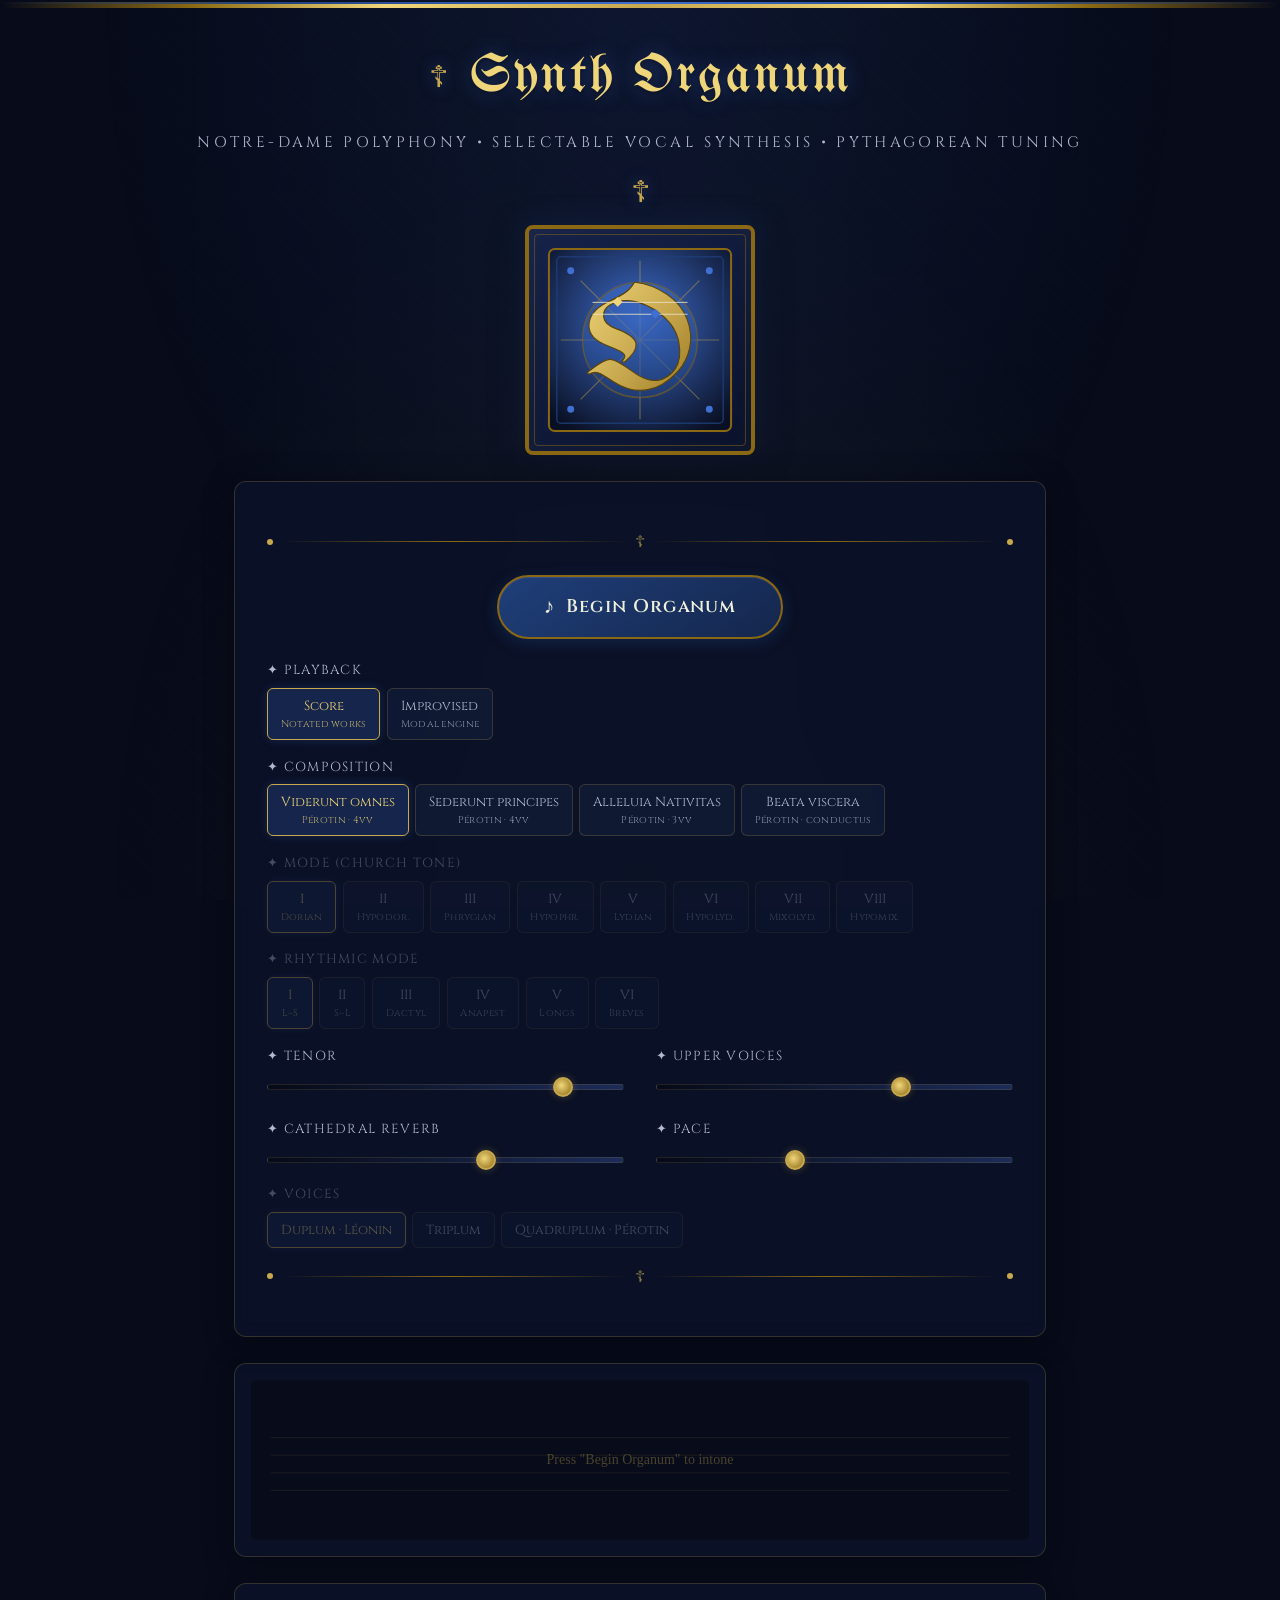
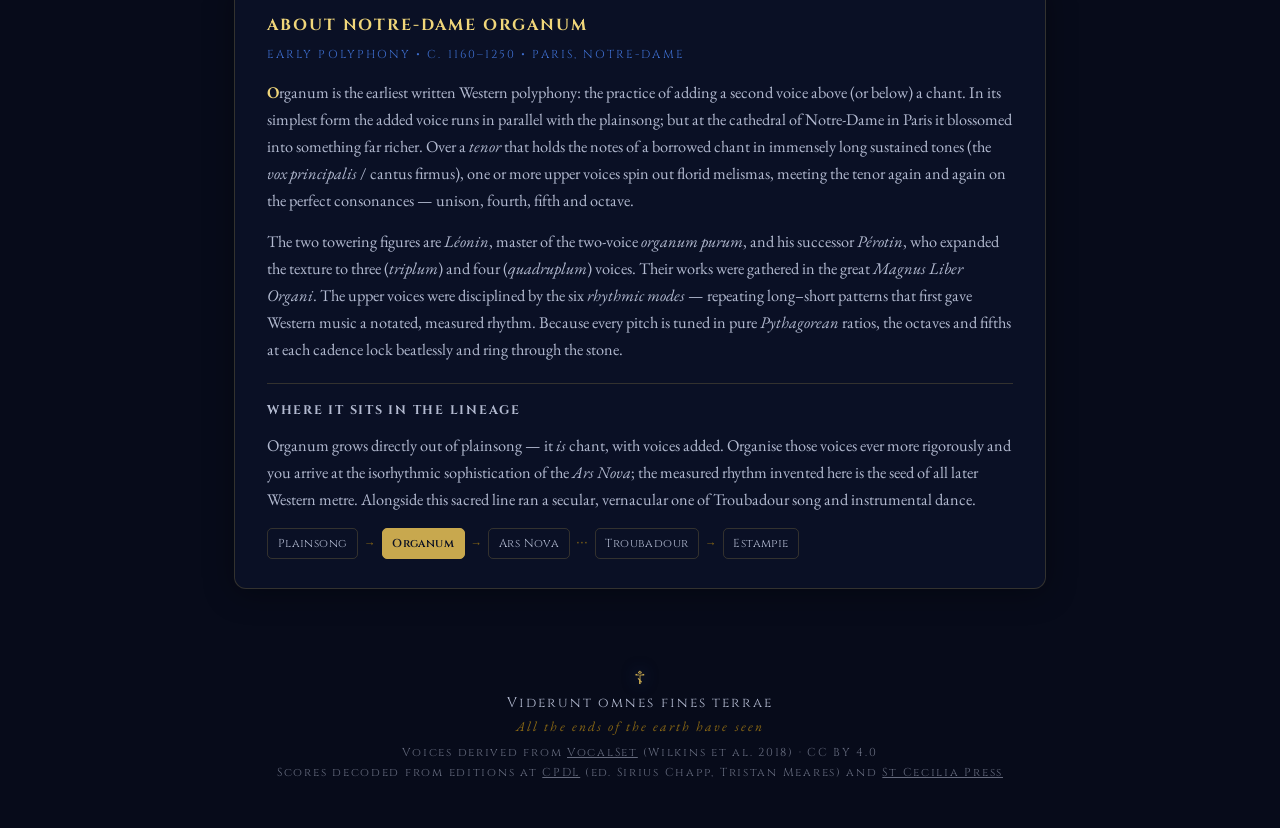
==== commit 5f75d409: "Add real-score playback mode (default) with composition selector Organum now plays the actual notate" ====
--- a/desktop.html
+++ b/desktop.html
@@ -8,6 +8,28 @@
     <link rel="preconnect" href="https://fonts.gstatic.com" crossorigin>
     <link href="https://fonts.googleapis.com/css2?family=UnifrakturMaguntia&family=Cinzel:wght@400;600;700&family=EB+Garamond:ital,wght@0,400;0,600;1,400&display=swap" rel="stylesheet">
     <link rel="stylesheet" href="style.css">
+    <style>
+        /* Controls that belong to the other playback mode fall into shadow */
+        .control-group.dimmed { opacity: 0.35; pointer-events: none; }
+        .control-group { transition: opacity 0.4s; }
+        /* Playback-mode & composition buttons — same dress as the mode buttons */
+        .pb-btn, .score-btn {
+            font-family: 'Cinzel', serif;
+            font-size: 0.82rem;
+            color: var(--text-dim);
+            background: rgba(20, 30, 60, 0.6);
+            border: 1px solid var(--panel-line);
+            border-radius: 6px;
+            padding: 0.5rem 0.8rem;
+            cursor: pointer;
+            transition: all 0.2s ease;
+            min-width: 46px;
+            text-align: center;
+        }
+        .pb-btn:hover, .score-btn:hover { background: rgba(63, 111, 208, 0.14); border-color: var(--gold-dark); }
+        .pb-btn.active, .score-btn.active { color: var(--gold-bright); background: rgba(63, 111, 208, 0.22); border-color: var(--gold); box-shadow: 0 0 10px rgba(63, 111, 208, 0.25); }
+        .pb-btn small, .score-btn small { display: block; font-size: 0.62rem; letter-spacing: 0.03em; opacity: 0.75; margin-top: 2px; }
+    </style>
 </head>
 <body>
     <div class="icon-border-top"></div>
@@ -65,8 +87,28 @@
                 </button>
             </div>
 
+            <!-- Playback: the real notated works (default) or the improvising engine -->
+            <div class="control-group">
+                <label class="control-label">&#x2726; Playback</label>
+                <div class="mode-selector">
+                    <button class="pb-btn active" data-pb="score" onclick="setPlayback('score')">Score<small>Notated works</small></button>
+                    <button class="pb-btn" data-pb="improv" onclick="setPlayback('improv')">Improvised<small>Modal engine</small></button>
+                </div>
+            </div>
+
+            <!-- The composition (score playback) -->
+            <div class="control-group" id="scoreGroup">
+                <label class="control-label">&#x2726; Composition</label>
+                <div class="mode-selector">
+                    <button class="score-btn active" data-score="0" onclick="setScore(0)">Viderunt omnes<small>P&eacute;rotin &#183; 4vv</small></button>
+                    <button class="score-btn" data-score="1" onclick="setScore(1)">Sederunt principes<small>P&eacute;rotin &#183; 4vv</small></button>
+                    <button class="score-btn" data-score="2" onclick="setScore(2)">Alleluia Nativitas<small>P&eacute;rotin &#183; 3vv</small></button>
+                    <button class="score-btn" data-score="3" onclick="setScore(3)">Beata viscera<small>P&eacute;rotin &#183; conductus</small></button>
+                </div>
+            </div>
+
             <!-- Church tones -->
-            <div class="control-group">
+            <div class="control-group improv-only">
                 <label class="control-label">&#x2726; Mode (Church Tone)</label>
                 <div class="mode-selector">
                     <button class="mode-btn active" data-mode="1" onclick="setMode(1)">I<small>Dorian</small></button>
@@ -81,7 +123,7 @@
             </div>
 
             <!-- Rhythmic modes (the upper voices follow these long–short patterns) -->
-            <div class="control-group">
+            <div class="control-group improv-only">
                 <label class="control-label">&#x2726; Rhythmic Mode</label>
                 <div class="mode-selector">
                     <button class="rhythm-btn active" data-rhythm="1" onclick="setRhythm(1)">I<small>L&ndash;S</small></button>
@@ -100,7 +142,7 @@
                 <div class="control-group"><label class="control-label">&#x2726; Pace</label><input type="range" class="slider" id="tempoSlider" min="30" max="72" value="46" oninput="updateTempo()"></div>
             </div>
 
-            <div class="control-group">
+            <div class="control-group improv-only">
                 <label class="control-label">&#x2726; Voices</label>
                 <div class="mode-selector">
                     <button class="choir-btn active" data-voices="2" onclick="setVoices(2)">Duplum &#183; L&eacute;onin</button>
@@ -146,9 +188,11 @@
         <p>Viderunt omnes fines terrae</p>
         <p class="latin">All the ends of the earth have seen</p>
             <p style="font-size:0.72rem;opacity:0.55;margin-top:0.6rem;">Voices derived from <a href="https://zenodo.org/records/1193957" style="color:inherit;">VocalSet</a> (Wilkins et al. 2018) &middot; CC BY 4.0</p>
+            <p style="font-size:0.72rem;opacity:0.55;margin-top:0.3rem;">Scores decoded from editions at <a href="https://www.cpdl.org/wiki/index.php/Graduale_%27Viderunt_omnes%27_(P%C3%A9rotin)" style="color:inherit;">CPDL</a> (ed. Sirius Chapp, Tristan Meares) and <a href="https://www.cpdl.org/wiki/index.php/Alleluia:_Nativitas_(P%C3%A9rotin)" style="color:inherit;">St Cecilia Press</a></p>
     </footer>
 
     <script src="vocal-voices.js"></script>
+    <script src="organum-scores.js"></script>
     <script src="organum-engine.js"></script>
     <script src="app.js"></script>
 </body>
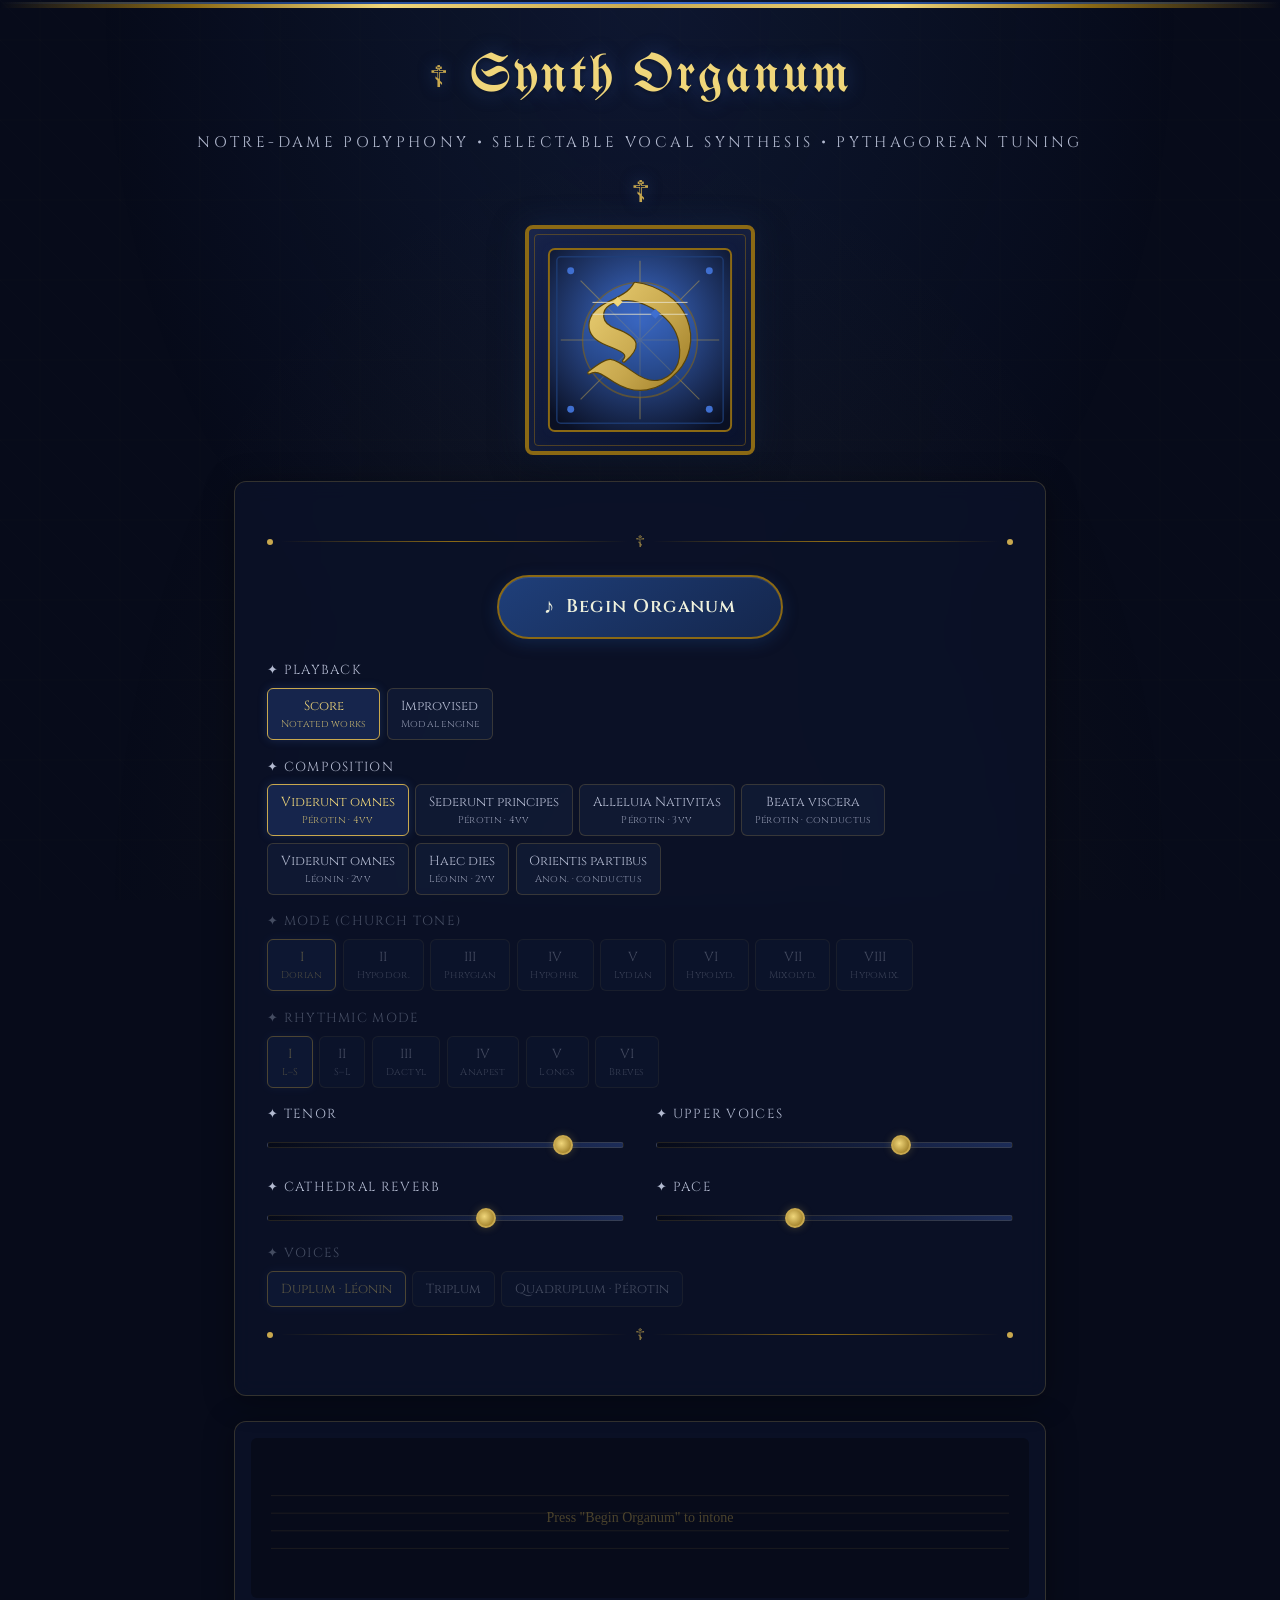
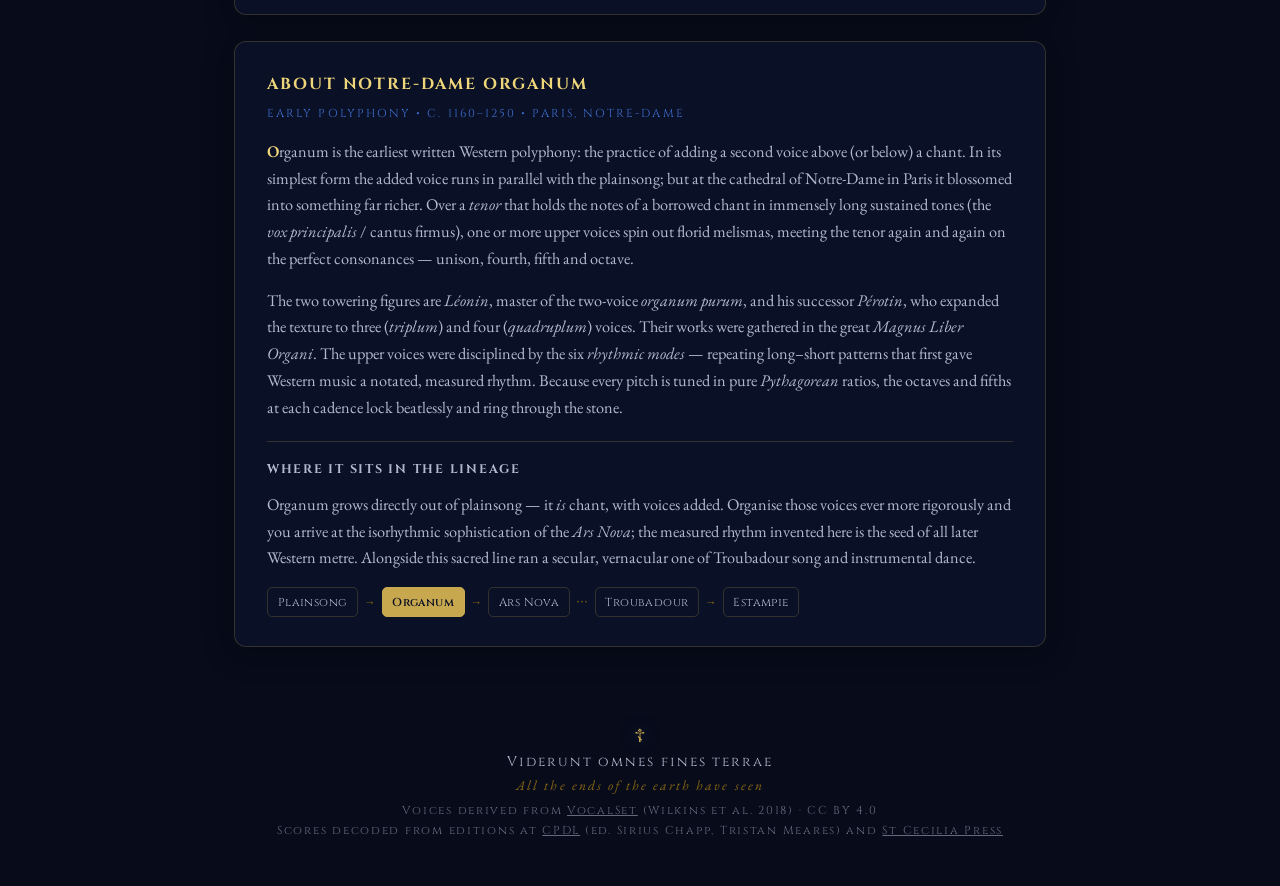
==== commit 58502fea: "Add more Notre-Dame works: Léonin dupla + Orientis partibus Add 3 real works to the score repertoire" ====
--- a/desktop.html
+++ b/desktop.html
@@ -104,6 +104,9 @@
                     <button class="score-btn" data-score="1" onclick="setScore(1)">Sederunt principes<small>P&eacute;rotin &#183; 4vv</small></button>
                     <button class="score-btn" data-score="2" onclick="setScore(2)">Alleluia Nativitas<small>P&eacute;rotin &#183; 3vv</small></button>
                     <button class="score-btn" data-score="3" onclick="setScore(3)">Beata viscera<small>P&eacute;rotin &#183; conductus</small></button>
+                    <button class="score-btn" data-score="4" onclick="setScore(4)">Viderunt omnes<small>L&eacute;onin &#183; 2vv</small></button>
+                    <button class="score-btn" data-score="5" onclick="setScore(5)">Haec dies<small>L&eacute;onin &#183; 2vv</small></button>
+                    <button class="score-btn" data-score="6" onclick="setScore(6)">Orientis partibus<small>Anon. &#183; conductus</small></button>
                 </div>
             </div>
 
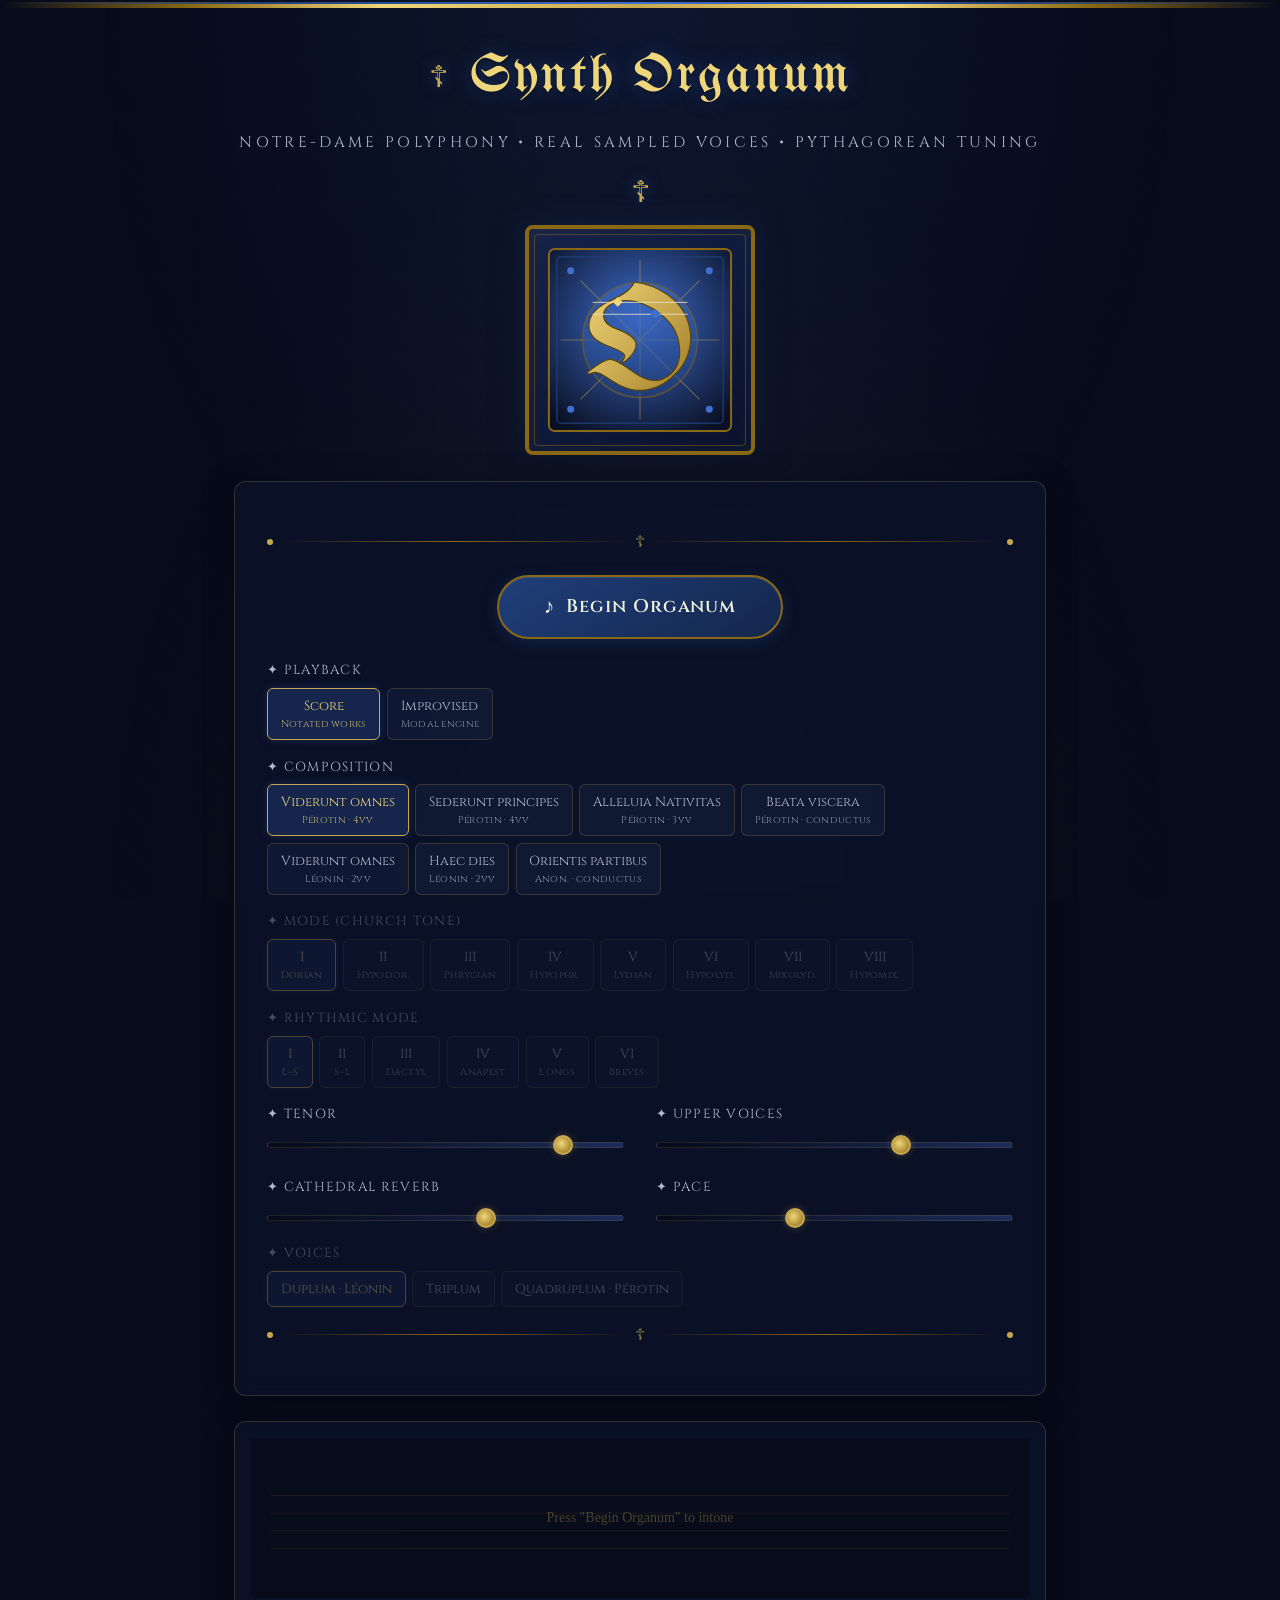
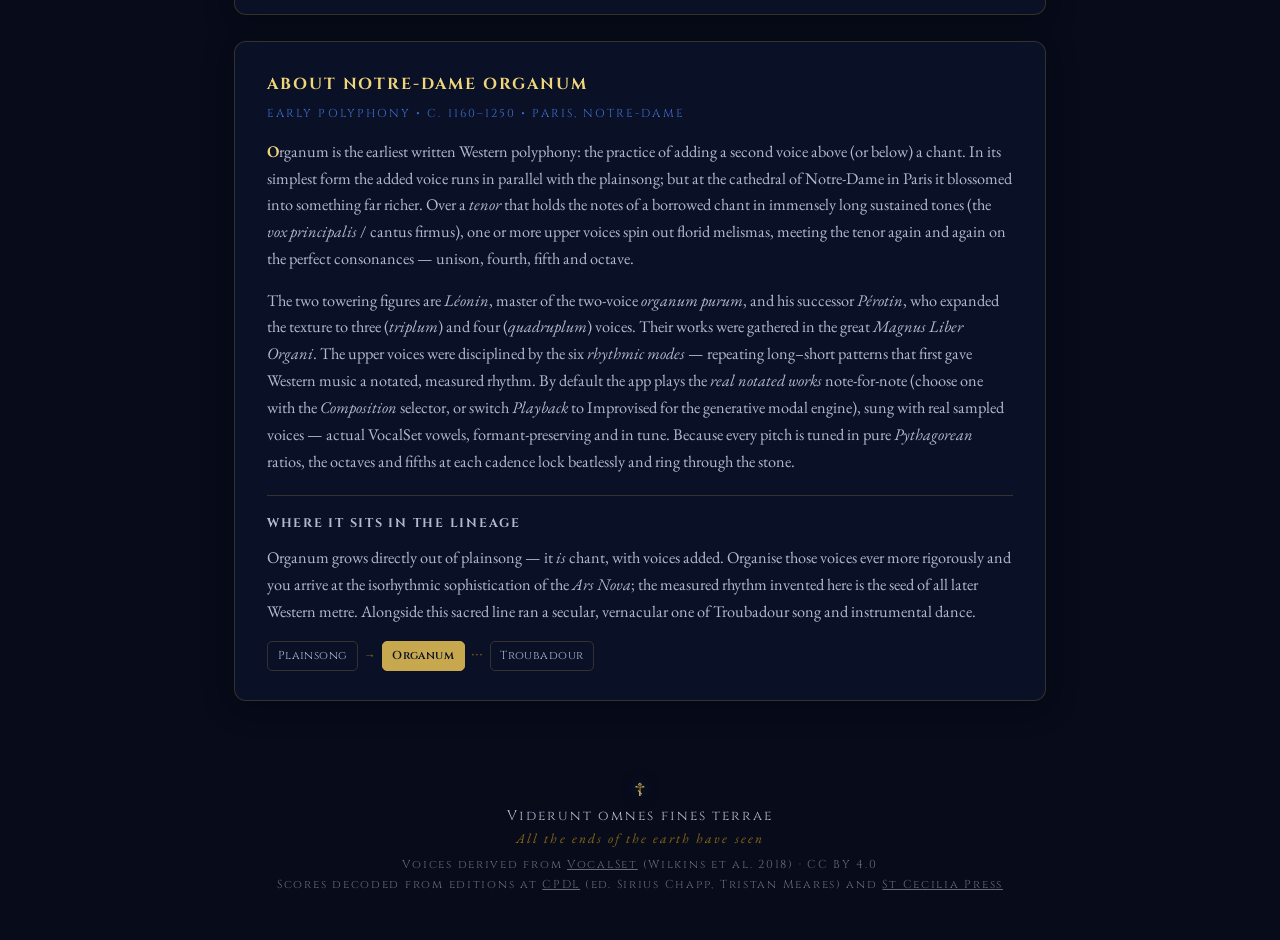
==== commit d9b51420: "Refresh text: score-playback / sampled-voice identity (remove stale synthesis copy) Update the launc" ====
--- a/desktop.html
+++ b/desktop.html
@@ -38,7 +38,7 @@
     <header>
         <div class="cross-ornament">&#x2626;</div>
         <h1>Synth Organum</h1>
-        <p class="subtitle">Notre-Dame Polyphony &#8226; Selectable Vocal Synthesis &#8226; Pythagorean Tuning</p>
+        <p class="subtitle">Notre-Dame Polyphony &#8226; Real Sampled Voices &#8226; Pythagorean Tuning</p>
         <div class="cross-ornament">&#x2626;</div>
     </header>
 
@@ -167,7 +167,7 @@
             <h2>About Notre-Dame Organum</h2>
             <div class="era">Early polyphony &#8226; c. 1160&ndash;1250 &#8226; Paris, Notre-Dame</div>
             <p><span class="drop">O</span>rganum is the earliest written Western polyphony: the practice of adding a second voice above (or below) a chant. In its simplest form the added voice runs in parallel with the plainsong; but at the cathedral of Notre-Dame in Paris it blossomed into something far richer. Over a <em>tenor</em> that holds the notes of a borrowed chant in immensely long sustained tones (the <em>vox principalis</em> / cantus firmus), one or more upper voices spin out florid melismas, meeting the tenor again and again on the perfect consonances &mdash; unison, fourth, fifth and octave.</p>
-            <p>The two towering figures are <em>L&eacute;onin</em>, master of the two-voice <em>organum purum</em>, and his successor <em>P&eacute;rotin</em>, who expanded the texture to three (<em>triplum</em>) and four (<em>quadruplum</em>) voices. Their works were gathered in the great <em>Magnus Liber Organi</em>. The upper voices were disciplined by the six <em>rhythmic modes</em> &mdash; repeating long&ndash;short patterns that first gave Western music a notated, measured rhythm. Because every pitch is tuned in pure <em>Pythagorean</em> ratios, the octaves and fifths at each cadence lock beatlessly and ring through the stone.</p>
+            <p>The two towering figures are <em>L&eacute;onin</em>, master of the two-voice <em>organum purum</em>, and his successor <em>P&eacute;rotin</em>, who expanded the texture to three (<em>triplum</em>) and four (<em>quadruplum</em>) voices. Their works were gathered in the great <em>Magnus Liber Organi</em>. The upper voices were disciplined by the six <em>rhythmic modes</em> &mdash; repeating long&ndash;short patterns that first gave Western music a notated, measured rhythm. By default the app plays the <em>real notated works</em> note-for-note (choose one with the <em>Composition</em> selector, or switch <em>Playback</em> to Improvised for the generative modal engine), sung with real sampled voices &mdash; actual VocalSet vowels, formant-preserving and in tune. Because every pitch is tuned in pure <em>Pythagorean</em> ratios, the octaves and fifths at each cadence lock beatlessly and ring through the stone.</p>
             <div class="lineage">
                 <h3>Where it sits in the lineage</h3>
                 <p>Organum grows directly out of plainsong &mdash; it <em>is</em> chant, with voices added. Organise those voices ever more rigorously and you arrive at the isorhythmic sophistication of the <em>Ars&nbsp;Nova</em>; the measured rhythm invented here is the seed of all later Western metre. Alongside this sacred line ran a secular, vernacular one of Troubadour song and instrumental dance.</p>
@@ -175,12 +175,8 @@
                     <a href="https://brendanjameslynskey.github.io/Synth_Gregorian/">Plainsong</a>
                     <span class="arrow">&rarr;</span>
                     <span class="node current">Organum</span>
-                    <span class="arrow">&rarr;</span>
-                    <a href="https://brendanjameslynskey.github.io/Synth_ArsNova/">Ars Nova</a>
                     <span class="arrow">&#8231;&#8231;&#8231;</span>
                     <a href="https://brendanjameslynskey.github.io/Synth_Troubadour/">Troubadour</a>
-                    <span class="arrow">&rarr;</span>
-                    <a href="https://brendanjameslynskey.github.io/Synth_Estampie/">Estampie</a>
                 </div>
             </div>
         </div>
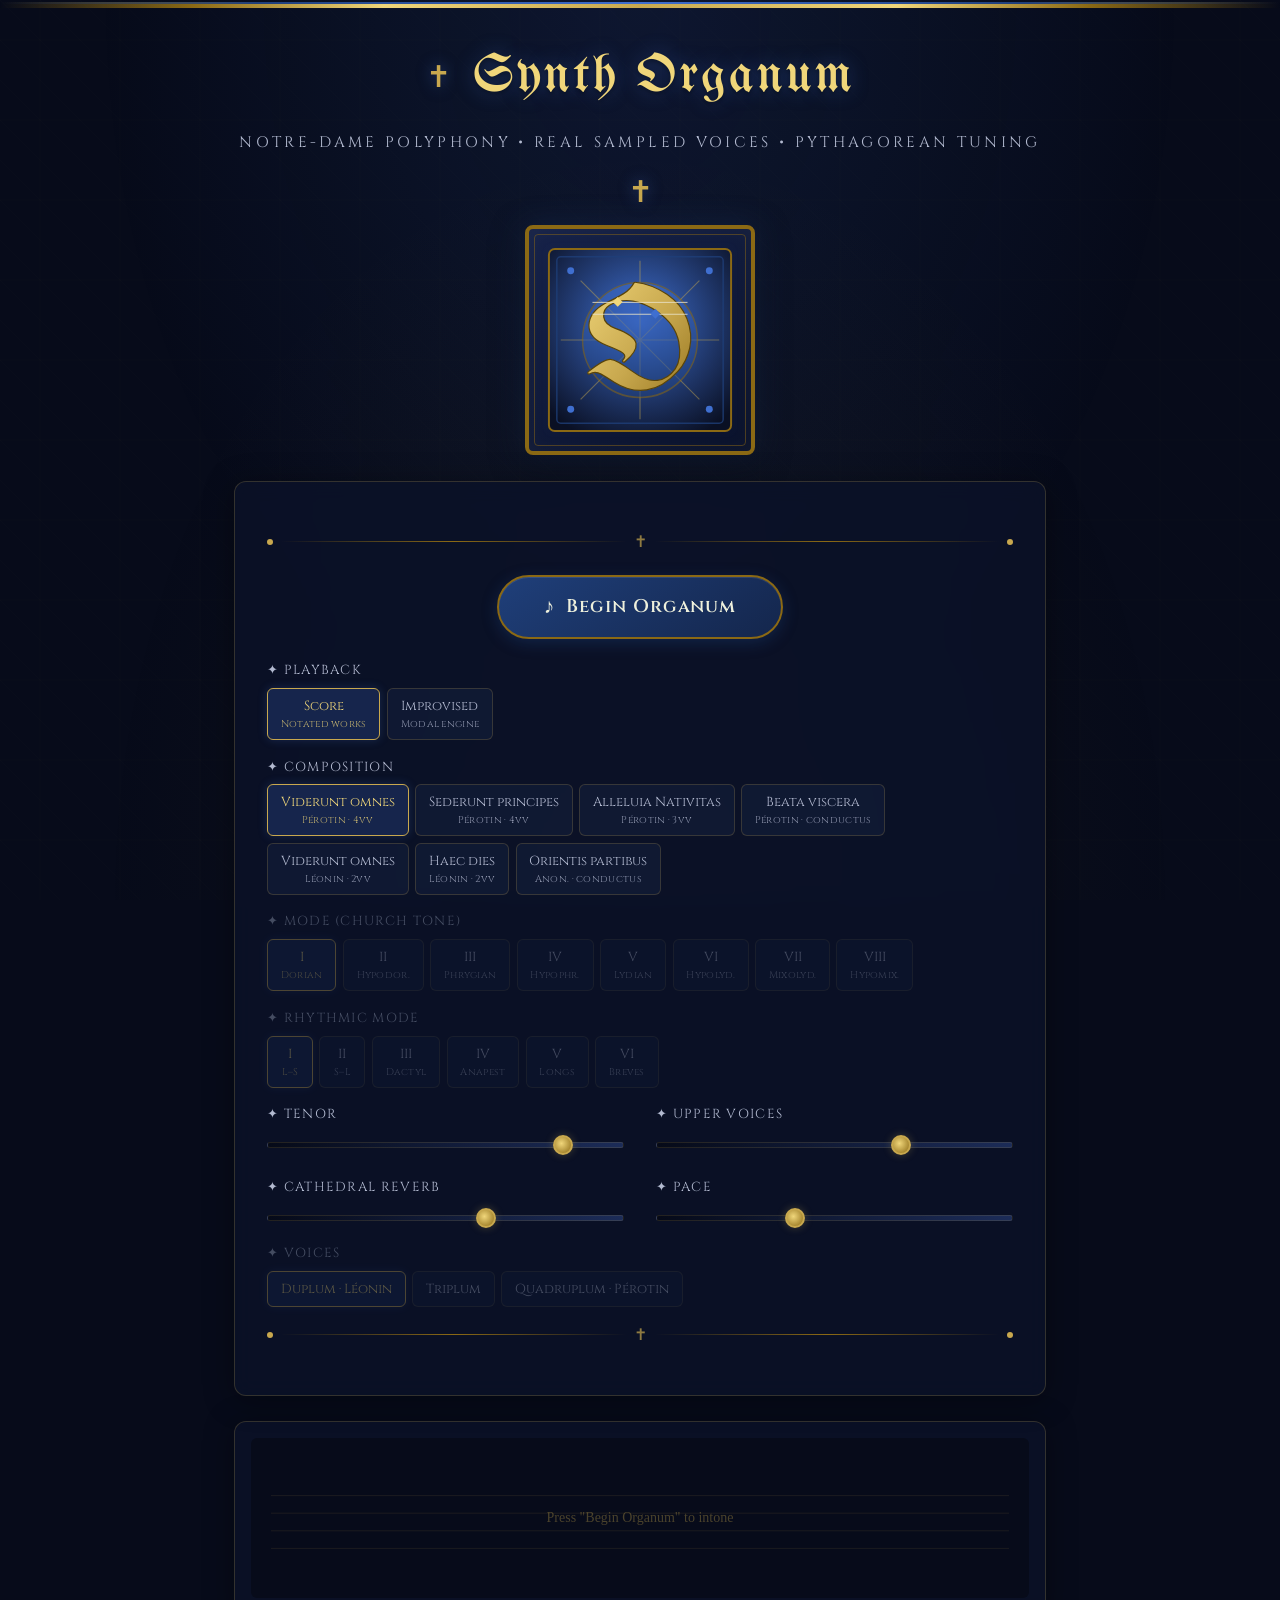
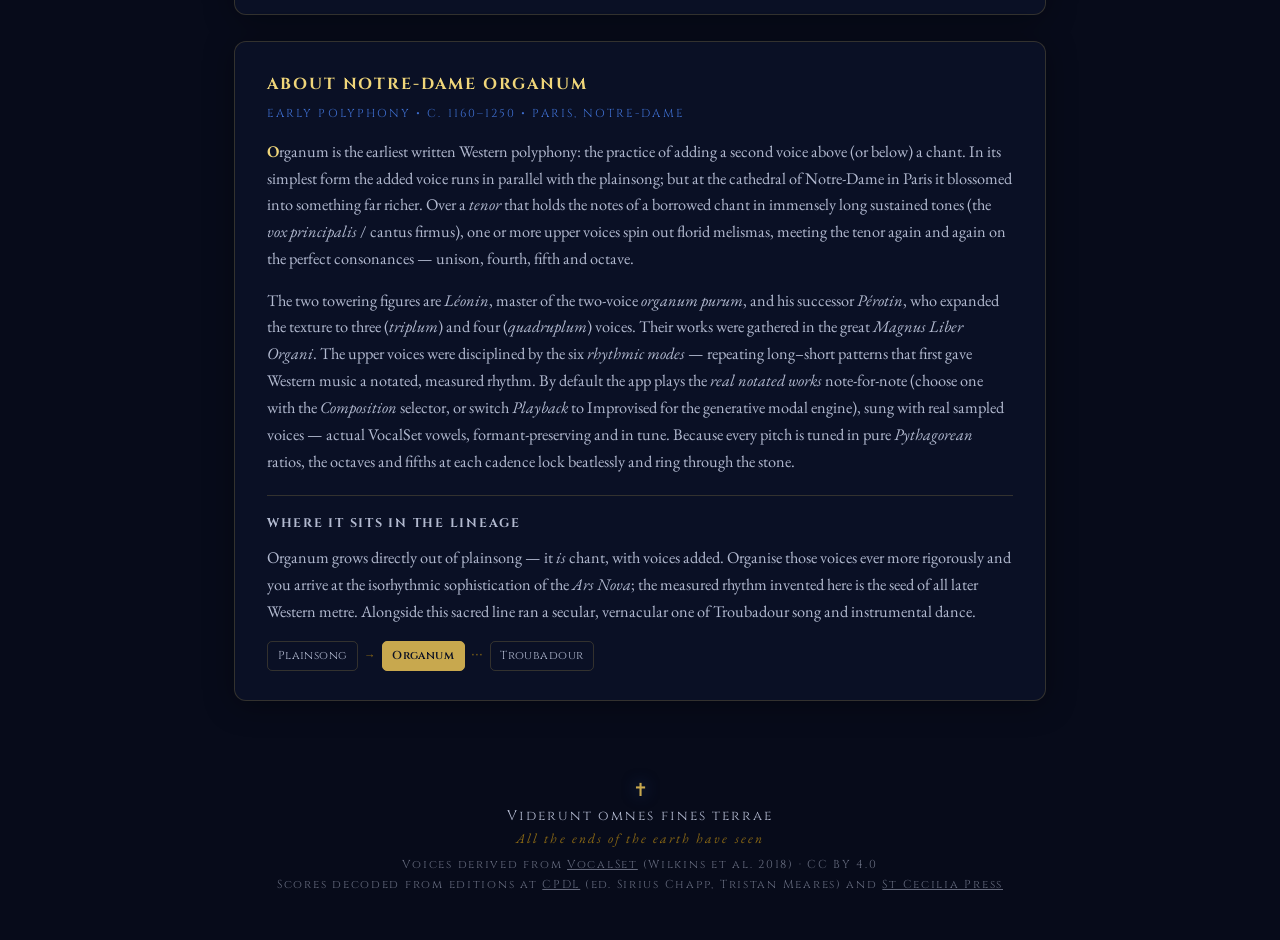
==== commit 4203cfda: "Organum: use the Latin cross, not the Orthodox cross Same fix as Gregorian: Notre-Dame organum is Ro" ====
--- a/desktop.html
+++ b/desktop.html
@@ -36,10 +36,10 @@
     <div class="incense-container" id="incenseContainer"></div>
 
     <header>
-        <div class="cross-ornament">&#x2626;</div>
+        <div class="cross-ornament">&#x271D;</div>
         <h1>Synth Organum</h1>
         <p class="subtitle">Notre-Dame Polyphony &#8226; Real Sampled Voices &#8226; Pythagorean Tuning</p>
-        <div class="cross-ornament">&#x2626;</div>
+        <div class="cross-ornament">&#x271D;</div>
     </header>
 
     <main>
@@ -78,7 +78,7 @@
         </div>
 
         <div class="controls-panel">
-            <div class="ornament-line"><span class="ornament-dot"></span><span class="ornament-rule"></span><span class="ornament-cross">&#x2626;</span><span class="ornament-rule"></span><span class="ornament-dot"></span></div>
+            <div class="ornament-line"><span class="ornament-dot"></span><span class="ornament-rule"></span><span class="ornament-cross">&#x271D;</span><span class="ornament-rule"></span><span class="ornament-dot"></span></div>
 
             <div class="transport">
                 <button class="btn-chant" id="btnChant" onclick="toggleChant()">
@@ -155,7 +155,7 @@
             </div>
 
 
-            <div class="ornament-line"><span class="ornament-dot"></span><span class="ornament-rule"></span><span class="ornament-cross">&#x2626;</span><span class="ornament-rule"></span><span class="ornament-dot"></span></div>
+            <div class="ornament-line"><span class="ornament-dot"></span><span class="ornament-rule"></span><span class="ornament-cross">&#x271D;</span><span class="ornament-rule"></span><span class="ornament-dot"></span></div>
         </div>
 
         <div class="visualization-frame">
@@ -183,7 +183,7 @@
     </main>
 
     <footer>
-        <div class="cross-ornament small">&#x2626;</div>
+        <div class="cross-ornament small">&#x271D;</div>
         <p>Viderunt omnes fines terrae</p>
         <p class="latin">All the ends of the earth have seen</p>
             <p style="font-size:0.72rem;opacity:0.55;margin-top:0.6rem;">Voices derived from <a href="https://zenodo.org/records/1193957" style="color:inherit;">VocalSet</a> (Wilkins et al. 2018) &middot; CC BY 4.0</p>
